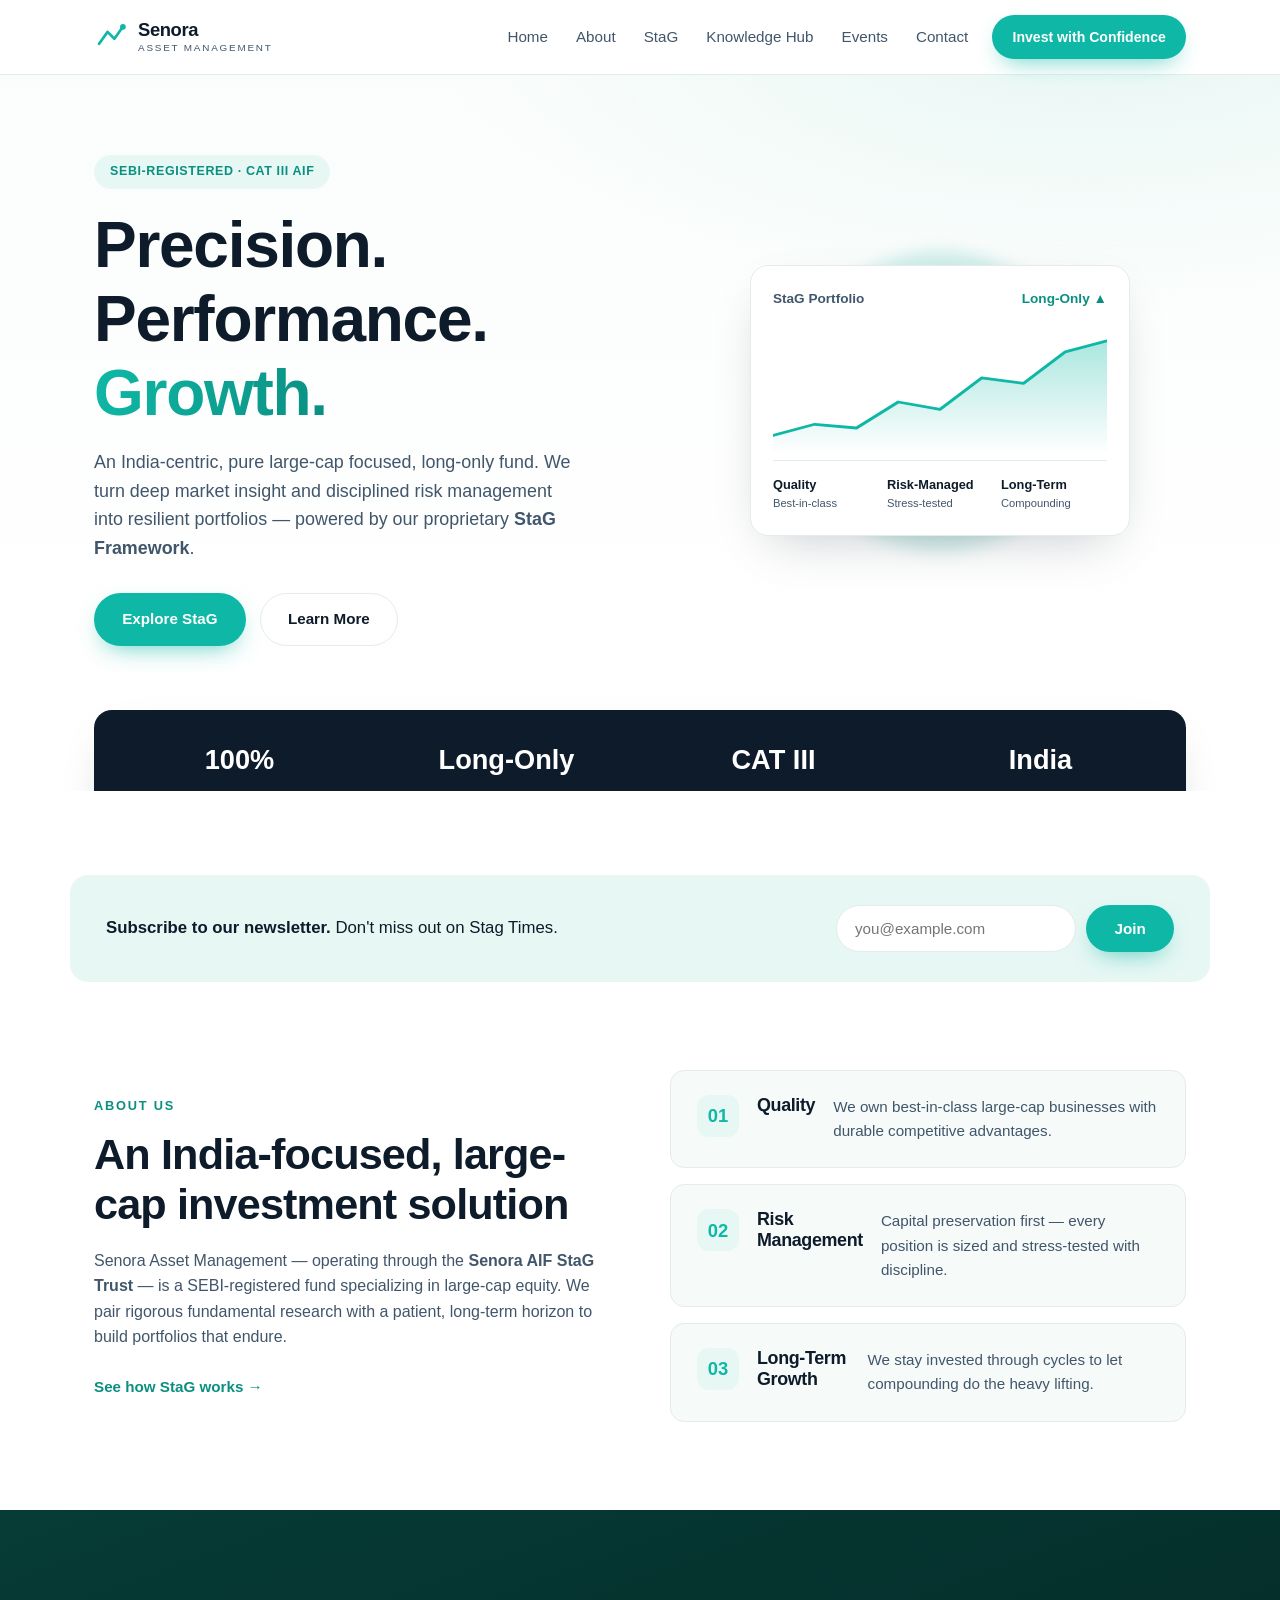
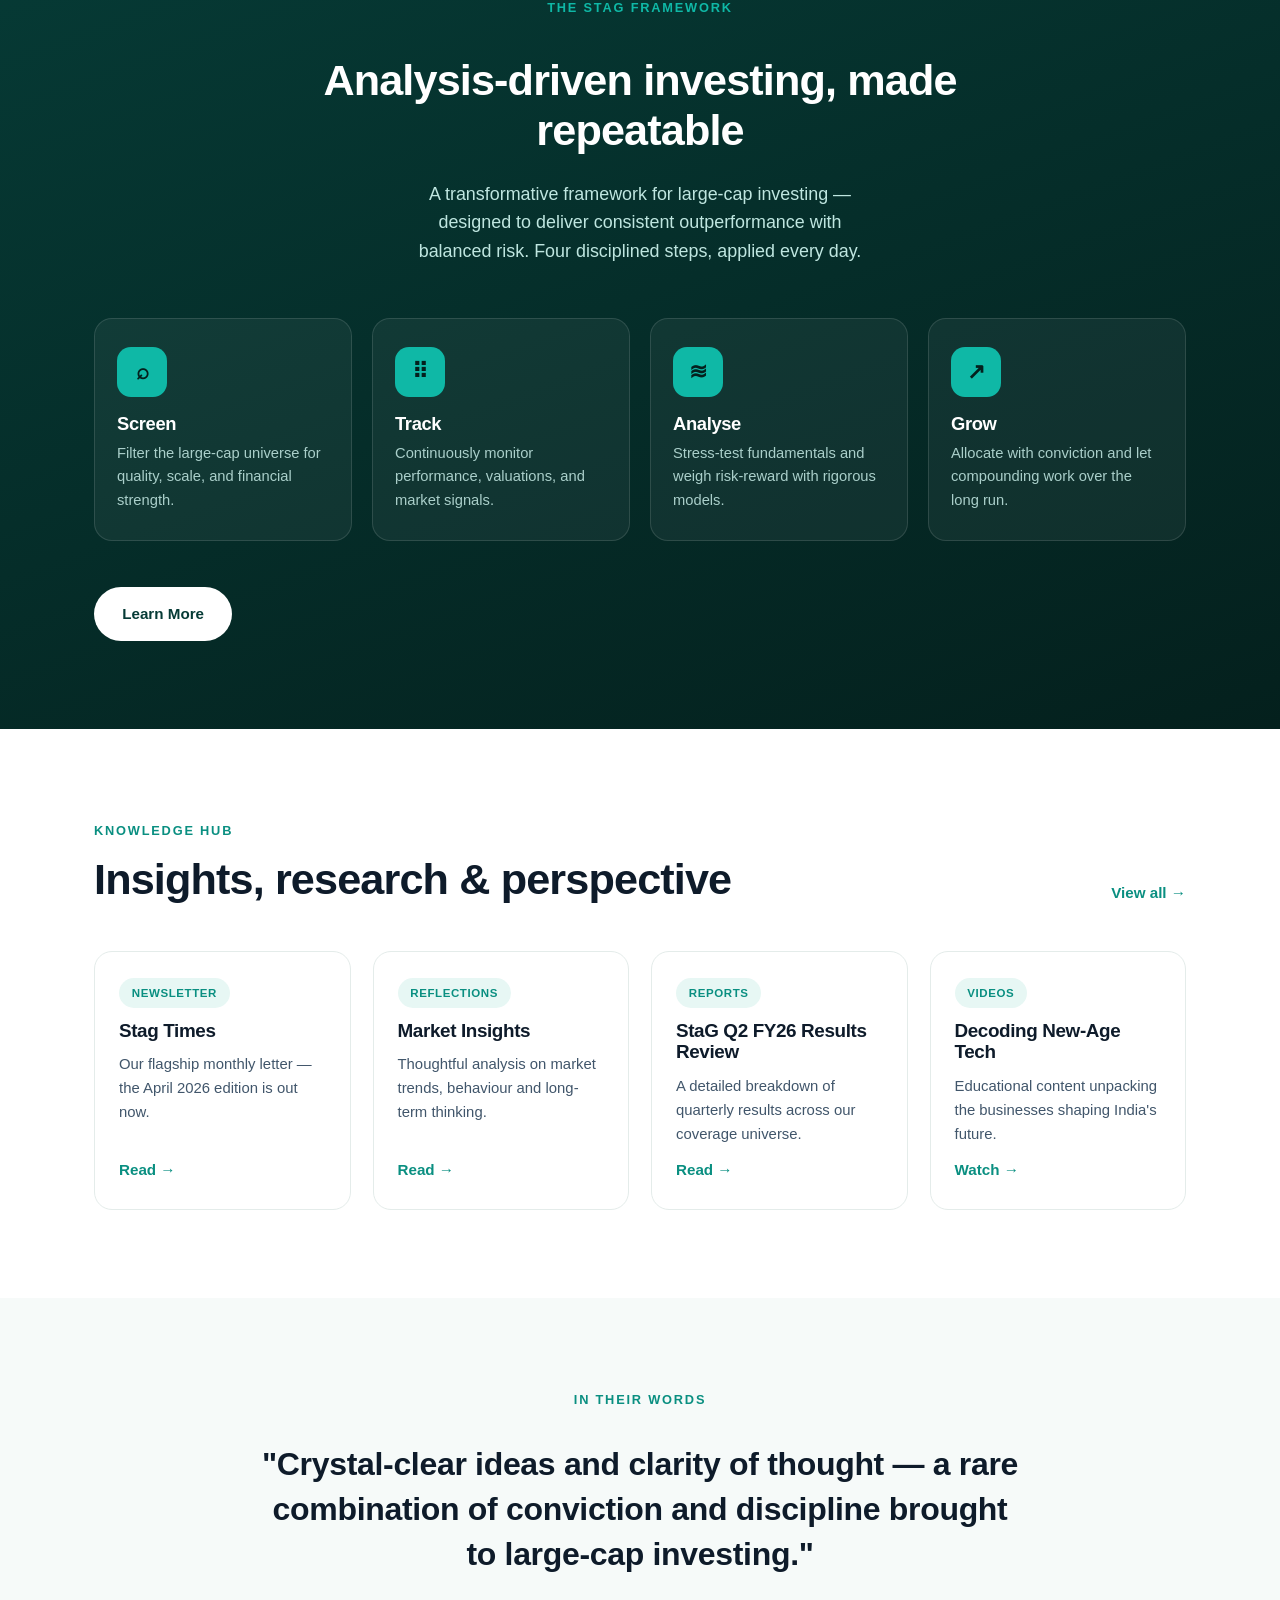
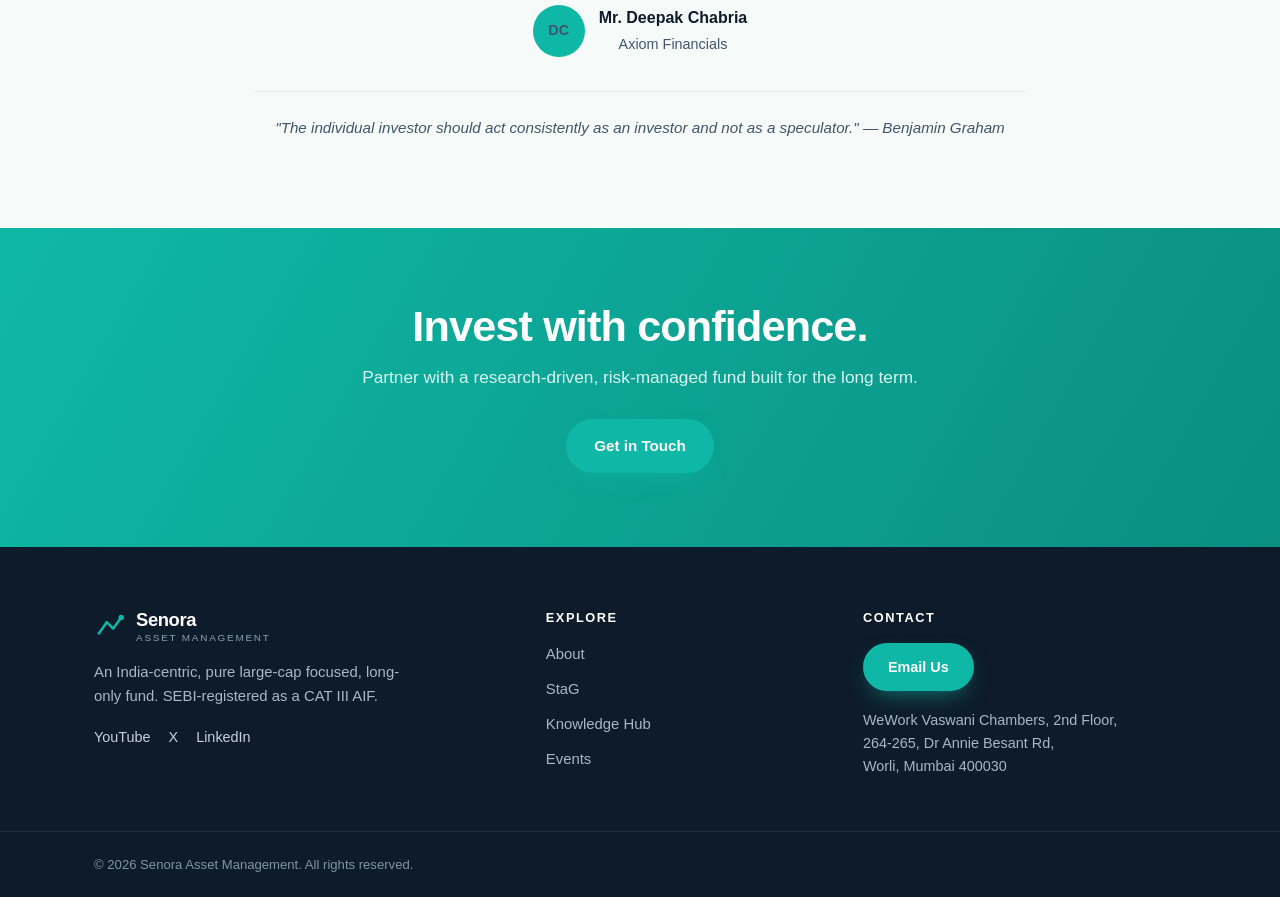
==== index.html @ 7b5aaf07 "Initial commit: Senora Asset Management site Co-Authored-By: Claude Opus 4.8 (1M context) <noreply@a" ====
<!DOCTYPE html>
<html lang="en">
<head>
  <meta charset="UTF-8" />
  <meta name="viewport" content="width=device-width, initial-scale=1.0" />
  <title>Senora Asset Management — Precision. Performance. Growth.</title>
  <meta name="description" content="Senora Asset Management is an India-centric, pure large-cap focused, long-only fund. SEBI-registered CAT III AIF, powered by the proprietary StaG Framework." />
  <link rel="stylesheet" href="styles.css" />
</head>
<body>

  <!-- ============ HEADER ============ -->
  <header class="header" id="top">
    <div class="container header-inner">
      <a href="#top" class="brand" aria-label="Senora Asset Management home">
        <svg class="brand-glyph" width="34" height="34" viewBox="0 0 40 40" fill="none" aria-hidden="true">
          <path d="M6 28 L16 14 L24 22 L34 8" stroke="currentColor" stroke-width="3.2" stroke-linecap="round" stroke-linejoin="round"/>
          <circle cx="34" cy="8" r="3.4" fill="currentColor"/>
        </svg>
        <span class="brand-name">Senora<small>Asset Management</small></span>
      </a>

      <nav class="nav" id="nav">
        <a href="#top">Home</a>
        <a href="#about">About</a>
        <a href="#stag">StaG</a>
        <a href="#knowledge">Knowledge Hub</a>
        <a href="#voices">Events</a>
        <a href="#contact">Contact</a>
      </nav>

      <a href="#contact" class="btn btn-solid header-cta">Invest with Confidence</a>
      <button class="burger" id="burger" aria-label="Menu"><span></span><span></span><span></span></button>
    </div>
  </header>

  <!-- ============ HERO ============ -->
  <section class="hero">
    <div class="container hero-grid">
      <div class="hero-copy">
        <span class="pill">SEBI-Registered · CAT III AIF</span>
        <h1>Precision. Performance. <span class="grad">Growth.</span></h1>
        <p class="lead">An India-centric, pure large-cap focused, long-only fund. We turn deep market
          insight and disciplined risk management into resilient portfolios — powered by our proprietary
          <strong>StaG Framework</strong>.</p>
        <div class="hero-actions">
          <a href="#stag" class="btn btn-solid">Explore StaG</a>
          <a href="#about" class="btn btn-line">Learn More</a>
        </div>
      </div>

      <div class="hero-panel" aria-hidden="true">
        <div class="orb"></div>
        <div class="chart-card">
          <div class="chart-head">
            <span>StaG Portfolio</span>
            <span class="up">Long-Only ▲</span>
          </div>
          <svg viewBox="0 0 320 140" class="spark" preserveAspectRatio="none">
            <defs>
              <linearGradient id="fill" x1="0" y1="0" x2="0" y2="1">
                <stop offset="0%" stop-color="var(--teal)" stop-opacity="0.35"/>
                <stop offset="100%" stop-color="var(--teal)" stop-opacity="0"/>
              </linearGradient>
            </defs>
            <path d="M0,120 L40,108 L80,112 L120,84 L160,92 L200,58 L240,64 L280,30 L320,18 L320,140 L0,140 Z" fill="url(#fill)"/>
            <path d="M0,120 L40,108 L80,112 L120,84 L160,92 L200,58 L240,64 L280,30 L320,18" fill="none" stroke="var(--teal)" stroke-width="3" stroke-linecap="round" stroke-linejoin="round"/>
          </svg>
          <div class="chart-foot">
            <div><b>Quality</b><span>Best-in-class</span></div>
            <div><b>Risk-Managed</b><span>Stress-tested</span></div>
            <div><b>Long-Term</b><span>Compounding</span></div>
          </div>
        </div>
      </div>
    </div>

    <div class="container">
      <div class="stat-bar">
        <div class="stat"><b>100%</b><span>Large-Cap Focused</span></div>
        <div class="stat"><b>Long-Only</b><span>Investment Strategy</span></div>
        <div class="stat"><b>CAT III</b><span>SEBI-Registered AIF</span></div>
        <div class="stat"><b>India</b><span>Centric Mandate</span></div>
      </div>
    </div>
  </section>

  <!-- ============ NEWSLETTER STRIP ============ -->
  <section class="strip">
    <div class="container strip-inner">
      <p><strong>Subscribe to our newsletter.</strong> Don't miss out on Stag Times.</p>
      <form class="strip-form" onsubmit="return false;">
        <input type="email" placeholder="you@example.com" aria-label="Email" required />
        <button class="btn btn-solid" type="submit">Join</button>
      </form>
    </div>
  </section>

  <!-- ============ ABOUT ============ -->
  <section class="section" id="about">
    <div class="container split">
      <div class="split-text">
        <span class="kicker">About Us</span>
        <h2>An India-focused, large-cap investment solution</h2>
        <p>Senora Asset Management — operating through the <strong>Senora AIF StaG Trust</strong> — is a
          SEBI-registered fund specializing in large-cap equity. We pair rigorous fundamental research
          with a patient, long-term horizon to build portfolios that endure.</p>
        <a href="#stag" class="link-arrow">See how StaG works →</a>
      </div>
      <div class="pillars">
        <article class="pillar">
          <span class="pillar-no">01</span>
          <h3>Quality</h3>
          <p>We own best-in-class large-cap businesses with durable competitive advantages.</p>
        </article>
        <article class="pillar">
          <span class="pillar-no">02</span>
          <h3>Risk Management</h3>
          <p>Capital preservation first — every position is sized and stress-tested with discipline.</p>
        </article>
        <article class="pillar">
          <span class="pillar-no">03</span>
          <h3>Long-Term Growth</h3>
          <p>We stay invested through cycles to let compounding do the heavy lifting.</p>
        </article>
      </div>
    </div>
  </section>

  <!-- ============ STAG FRAMEWORK ============ -->
  <section class="section section-deep" id="stag">
    <div class="container">
      <div class="head center">
        <span class="kicker light">The StaG Framework</span>
        <h2>Analysis-driven investing, made repeatable</h2>
        <p class="lead muted">A transformative framework for large-cap investing — designed to deliver
          consistent outperformance with balanced risk. Four disciplined steps, applied every day.</p>
      </div>
      <div class="flow">
        <div class="flow-step"><span class="flow-ico">⌕</span><h4>Screen</h4><p>Filter the large-cap universe for quality, scale, and financial strength.</p></div>
        <div class="flow-step"><span class="flow-ico">⠿</span><h4>Track</h4><p>Continuously monitor performance, valuations, and market signals.</p></div>
        <div class="flow-step"><span class="flow-ico">≋</span><h4>Analyse</h4><p>Stress-test fundamentals and weigh risk-reward with rigorous models.</p></div>
        <div class="flow-step"><span class="flow-ico">↗</span><h4>Grow</h4><p>Allocate with conviction and let compounding work over the long run.</p></div>
      </div>
      <div class="center"><a href="#contact" class="btn btn-light">Learn More</a></div>
    </div>
  </section>

  <!-- ============ KNOWLEDGE HUB ============ -->
  <section class="section" id="knowledge">
    <div class="container">
      <div class="head">
        <div>
          <span class="kicker">Knowledge Hub</span>
          <h2>Insights, research &amp; perspective</h2>
        </div>
        <a href="#" class="link-arrow">View all →</a>
      </div>
      <div class="cards">
        <article class="card">
          <span class="tag">Newsletter</span>
          <h3>Stag Times</h3>
          <p>Our flagship monthly letter — the April 2026 edition is out now.</p>
          <a href="#" class="link-arrow">Read →</a>
        </article>
        <article class="card">
          <span class="tag">Reflections</span>
          <h3>Market Insights</h3>
          <p>Thoughtful analysis on market trends, behaviour and long-term thinking.</p>
          <a href="#" class="link-arrow">Read →</a>
        </article>
        <article class="card">
          <span class="tag">Reports</span>
          <h3>StaG Q2 FY26 Results Review</h3>
          <p>A detailed breakdown of quarterly results across our coverage universe.</p>
          <a href="#" class="link-arrow">Read →</a>
        </article>
        <article class="card">
          <span class="tag">Videos</span>
          <h3>Decoding New-Age Tech</h3>
          <p>Educational content unpacking the businesses shaping India's future.</p>
          <a href="#" class="link-arrow">Watch →</a>
        </article>
      </div>
    </div>
  </section>

  <!-- ============ TESTIMONIAL / EVENTS ============ -->
  <section class="section section-tint" id="voices">
    <div class="container voices">
      <span class="kicker">In Their Words</span>
      <blockquote class="big-quote">"Crystal-clear ideas and clarity of thought — a rare combination of
        conviction and discipline brought to large-cap investing."</blockquote>
      <div class="author">
        <span class="avatar">DC</span>
        <div><strong>Mr. Deepak Chabria</strong><span>Axiom Financials</span></div>
      </div>
      <p class="ghosted">"The individual investor should act consistently as an investor and not as a speculator." — Benjamin Graham</p>
    </div>
  </section>

  <!-- ============ CTA ============ -->
  <section class="cta">
    <div class="container cta-inner">
      <h2>Invest with confidence.</h2>
      <p>Partner with a research-driven, risk-managed fund built for the long term.</p>
      <a href="#contact" class="btn btn-solid">Get in Touch</a>
    </div>
  </section>

  <!-- ============ FOOTER ============ -->
  <footer class="footer" id="contact">
    <div class="container footer-grid">
      <div>
        <a href="#top" class="brand brand-light">
          <svg class="brand-glyph" width="32" height="32" viewBox="0 0 40 40" fill="none" aria-hidden="true">
            <path d="M6 28 L16 14 L24 22 L34 8" stroke="currentColor" stroke-width="3.2" stroke-linecap="round" stroke-linejoin="round"/>
            <circle cx="34" cy="8" r="3.4" fill="currentColor"/>
          </svg>
          <span class="brand-name">Senora<small>Asset Management</small></span>
        </a>
        <p class="footer-blurb">An India-centric, pure large-cap focused, long-only fund. SEBI-registered as a CAT III AIF.</p>
        <div class="socials">
          <a href="#">YouTube</a><a href="#">X</a><a href="#">LinkedIn</a>
        </div>
      </div>
      <div class="footer-col">
        <h5>Explore</h5>
        <a href="#about">About</a><a href="#stag">StaG</a>
        <a href="#knowledge">Knowledge Hub</a><a href="#voices">Events</a>
      </div>
      <div class="footer-col">
        <h5>Contact</h5>
        <a href="mailto:mriduljain@senoraamc.com" class="btn btn-solid email-btn">Email Us</a>
        <p class="addr">WeWork Vaswani Chambers, 2nd Floor,<br />264-265, Dr Annie Besant Rd,<br />Worli, Mumbai 400030</p>
      </div>
    </div>
    <div class="footer-bottom">
      <div class="container">
        <p>© 2026 Senora Asset Management. All rights reserved.</p>
      </div>
    </div>
  </footer>

  <script src="script.js"></script>
</body>
</html>
---- styles.css ----
/* ===================================================================
   Senora Asset Management — Clean Light & Teal
   =================================================================== */
:root{
  --ink:#0e1b2a;          /* near-black navy text */
  --ink-soft:#41566b;     /* muted body text */
  --teal:#0fb8a6;         /* primary accent */
  --teal-deep:#0a8f81;
  --teal-ink:#063b36;     /* deep teal for dark section */
  --mint:#e7f7f4;
  --paper:#ffffff;
  --paper-2:#f6faf9;      /* off-white */
  --line:#e4ecea;
  --shadow:0 18px 50px -22px rgba(14,27,42,.28);
  --radius:18px;
  --maxw:1140px;
}

*{box-sizing:border-box;margin:0;padding:0}
html{scroll-behavior:smooth}
body{
  font-family:"Segoe UI",-apple-system,BlinkMacSystemFont,Roboto,Helvetica,Arial,sans-serif;
  color:var(--ink);
  background:var(--paper);
  line-height:1.6;
  -webkit-font-smoothing:antialiased;
}
.container{width:100%;max-width:var(--maxw);margin:0 auto;padding:0 24px}
h1,h2,h3,h4,h5{line-height:1.15;letter-spacing:-.02em;font-weight:700}
h1{font-size:clamp(2.4rem,5.5vw,4rem)}
h2{font-size:clamp(1.8rem,3.6vw,2.7rem)}
a{color:inherit;text-decoration:none}
img{max-width:100%}

/* ---------- Buttons ---------- */
.btn{
  display:inline-flex;align-items:center;justify-content:center;
  font-weight:600;font-size:.95rem;border-radius:999px;
  padding:.85rem 1.7rem;cursor:pointer;border:1.5px solid transparent;
  transition:transform .15s ease, box-shadow .2s ease, background .2s ease, color .2s ease;
}
.btn:hover{transform:translateY(-2px)}
.btn-solid{background:var(--teal);color:#fff;box-shadow:0 10px 24px -10px rgba(15,184,166,.7)}
.btn-solid:hover{background:var(--teal-deep)}
.btn-line{border-color:var(--line);color:var(--ink);background:transparent}
.btn-line:hover{border-color:var(--teal);color:var(--teal-deep)}
.btn-light{background:#fff;color:var(--teal-ink)}
.btn-light:hover{background:var(--mint)}

.link-arrow{color:var(--teal-deep);font-weight:600;font-size:.95rem}
.link-arrow:hover{color:var(--teal)}

/* ---------- Header ---------- */
.header{position:sticky;top:0;z-index:50;background:rgba(255,255,255,.82);
  backdrop-filter:blur(12px);border-bottom:1px solid var(--line)}
.header-inner{display:flex;align-items:center;gap:24px;height:74px}
.brand{display:flex;align-items:center;gap:10px;color:var(--teal-deep);font-weight:800}
.brand-glyph{color:var(--teal);flex:none}
.brand-name{display:flex;flex-direction:column;font-size:1.15rem;color:var(--ink);letter-spacing:-.02em;line-height:1}
.brand-name small{font-weight:500;font-size:.62rem;letter-spacing:.18em;text-transform:uppercase;color:var(--ink-soft);margin-top:3px}
.nav{display:flex;gap:28px;margin-left:auto;font-size:.95rem;font-weight:500}
.nav a{color:var(--ink-soft);position:relative;padding:4px 0}
.nav a:hover{color:var(--ink)}
.nav a::after{content:"";position:absolute;left:0;bottom:-2px;height:2px;width:0;background:var(--teal);transition:width .2s}
.nav a:hover::after{width:100%}
.header-cta{padding:.6rem 1.2rem;font-size:.88rem}
.burger{display:none;flex-direction:column;gap:5px;background:none;border:0;cursor:pointer;padding:6px}
.burger span{width:24px;height:2px;background:var(--ink);border-radius:2px;transition:.25s}

/* ---------- Hero ---------- */
.hero{position:relative;overflow:hidden;
  background:radial-gradient(1100px 520px at 85% -10%, var(--mint), transparent 60%),
             linear-gradient(180deg,#fbfdfc,#fff)}
.hero-grid{display:grid;grid-template-columns:1.05fr .95fr;gap:56px;align-items:center;
  padding:80px 24px 56px}
.pill{display:inline-block;background:var(--mint);color:var(--teal-deep);font-weight:600;
  font-size:.78rem;letter-spacing:.05em;padding:.45rem 1rem;border-radius:999px;text-transform:uppercase}
.hero-copy h1{margin:20px 0 18px}
.grad{background:linear-gradient(100deg,var(--teal),var(--teal-deep));-webkit-background-clip:text;background-clip:text;color:transparent}
.lead{color:var(--ink-soft);font-size:1.12rem;max-width:48ch}
.hero-actions{display:flex;gap:14px;margin-top:30px;flex-wrap:wrap}

/* Hero visual panel */
.hero-panel{position:relative;display:flex;justify-content:center;align-items:center;min-height:340px}
.orb{position:absolute;width:300px;height:300px;border-radius:50%;
  background:radial-gradient(circle at 35% 30%,var(--teal),var(--teal-deep));
  filter:blur(8px);opacity:.18}
.chart-card{position:relative;width:100%;max-width:380px;background:#fff;border:1px solid var(--line);
  border-radius:var(--radius);box-shadow:var(--shadow);padding:22px}
.chart-head{display:flex;justify-content:space-between;font-size:.85rem;font-weight:600;color:var(--ink-soft)}
.chart-head .up{color:var(--teal-deep)}
.spark{width:100%;height:130px;display:block;margin:14px 0 6px}
.chart-foot{display:grid;grid-template-columns:repeat(3,1fr);gap:8px;border-top:1px solid var(--line);padding-top:14px}
.chart-foot div{display:flex;flex-direction:column}
.chart-foot b{font-size:.8rem}
.chart-foot span{font-size:.7rem;color:var(--ink-soft)}

/* Stat bar */
.stat-bar{display:grid;grid-template-columns:repeat(4,1fr);gap:16px;
  background:var(--ink);color:#fff;border-radius:var(--radius);padding:28px 20px;
  margin:8px 0 -44px;box-shadow:var(--shadow);position:relative;z-index:2}
.stat{text-align:center}
.stat b{display:block;font-size:1.7rem;color:#fff}
.stat span{font-size:.82rem;color:#aebccb;letter-spacing:.02em}

/* ---------- Newsletter strip ---------- */
.strip{background:var(--paper);padding:84px 0 0}
.strip-inner{background:var(--mint);border-radius:var(--radius);padding:30px 36px;
  display:flex;align-items:center;justify-content:space-between;gap:24px;flex-wrap:wrap}
.strip-inner p{font-size:1.05rem}
.strip-form{display:flex;gap:10px}
.strip-form input{padding:.8rem 1.1rem;border:1px solid var(--line);border-radius:999px;
  min-width:240px;font-size:.95rem;background:#fff}
.strip-form input:focus{outline:none;border-color:var(--teal)}

/* ---------- Sections ---------- */
.section{padding:88px 0}
.kicker{display:inline-block;color:var(--teal-deep);font-weight:700;font-size:.8rem;
  letter-spacing:.14em;text-transform:uppercase;margin-bottom:14px}
.kicker.light{color:var(--teal)}
.head{display:flex;justify-content:space-between;align-items:flex-end;gap:24px;margin-bottom:46px}
.head.center{flex-direction:column;text-align:center;align-items:center;max-width:720px;margin:0 auto 52px}
.muted{color:var(--ink-soft)}

/* About split */
.split{display:grid;grid-template-columns:1fr 1fr;gap:60px;align-items:center}
.split-text p{color:var(--ink-soft);margin:18px 0 24px}
.pillars{display:flex;flex-direction:column;gap:16px}
.pillar{background:var(--paper-2);border:1px solid var(--line);border-radius:14px;padding:24px 26px;
  display:flex;gap:18px;align-items:flex-start;transition:transform .18s,box-shadow .2s}
.pillar:hover{transform:translateX(6px);box-shadow:var(--shadow)}
.pillar-no{font-weight:800;color:var(--teal);font-size:1.15rem;flex:none;
  background:var(--mint);width:42px;height:42px;border-radius:12px;display:grid;place-items:center}
.pillar h3{font-size:1.12rem;margin-bottom:4px}
.pillar p{color:var(--ink-soft);font-size:.95rem}

/* StaG deep section */
.section-deep{background:linear-gradient(160deg,var(--teal-ink),#04201d);color:#fff}
.section-deep h2,.section-deep h4{color:#fff}
.section-deep .lead{color:#bfe6e0}
.flow{display:grid;grid-template-columns:repeat(4,1fr);gap:20px;margin-bottom:46px}
.flow-step{background:rgba(255,255,255,.05);border:1px solid rgba(255,255,255,.12);
  border-radius:var(--radius);padding:28px 22px;transition:transform .18s,background .2s}
.flow-step:hover{transform:translateY(-6px);background:rgba(255,255,255,.09)}
.flow-ico{display:grid;place-items:center;width:50px;height:50px;border-radius:14px;
  background:var(--teal);color:#04201d;font-size:1.4rem;font-weight:700;margin-bottom:16px}
.flow-step h4{font-size:1.15rem;margin-bottom:8px}
.flow-step p{color:#aacfca;font-size:.92rem}

/* Knowledge cards */
.cards{display:grid;grid-template-columns:repeat(4,1fr);gap:22px}
.card{background:#fff;border:1px solid var(--line);border-radius:var(--radius);padding:26px 24px;
  display:flex;flex-direction:column;gap:12px;transition:transform .18s,box-shadow .2s}
.card:hover{transform:translateY(-6px);box-shadow:var(--shadow)}
.tag{align-self:flex-start;background:var(--mint);color:var(--teal-deep);font-weight:600;
  font-size:.72rem;letter-spacing:.05em;text-transform:uppercase;padding:.35rem .8rem;border-radius:999px}
.card h3{font-size:1.18rem}
.card p{color:var(--ink-soft);font-size:.93rem;flex:1}

/* Testimonial / voices */
.section-tint{background:var(--paper-2)}
.voices{max-width:820px;text-align:center}
.big-quote{font-size:clamp(1.4rem,3vw,2rem);font-weight:600;line-height:1.4;color:var(--ink);
  margin:18px 0 28px;letter-spacing:-.01em}
.author{display:flex;align-items:center;justify-content:center;gap:14px}
.avatar{width:52px;height:52px;border-radius:50%;background:var(--teal);color:#fff;
  display:grid;place-items:center;font-weight:700}
.author strong{display:block}
.author span{color:var(--ink-soft);font-size:.9rem}
.ghosted{margin-top:34px;color:var(--ink-soft);font-style:italic;font-size:.95rem;
  border-top:1px solid var(--line);padding-top:24px}

/* CTA */
.cta{background:linear-gradient(120deg,var(--teal),var(--teal-deep));color:#fff;padding:74px 0}
.cta-inner{text-align:center;max-width:640px;margin:0 auto}
.cta h2{color:#fff;margin-bottom:12px}
.cta p{color:#d6f5f0;margin-bottom:28px;font-size:1.08rem}

/* ---------- Footer ---------- */
.footer{background:var(--ink);color:#c5d2dd;padding:64px 0 0}
.footer-grid{display:grid;grid-template-columns:1.5fr 1fr 1.2fr;gap:48px;padding-bottom:48px}
.brand-light .brand-name,.brand-light{color:#fff}
.brand-light .brand-name small{color:#90a2b3}
.footer-blurb{margin:18px 0;max-width:38ch;font-size:.93rem;color:#a9b8c5}
.socials{display:flex;gap:18px}
.socials a{color:#c5d2dd;font-size:.9rem;font-weight:500}
.socials a:hover{color:var(--teal)}
.footer-col h5{color:#fff;font-size:.8rem;letter-spacing:.12em;text-transform:uppercase;margin-bottom:18px}
.footer-col a{display:block;color:#a9b8c5;margin-bottom:11px;font-size:.93rem}
.footer-col a:hover{color:#fff}
.footer-col a.email-btn{display:inline-flex;color:#fff;padding:.7rem 1.5rem;font-size:.9rem;margin-bottom:0}
.footer-col a.email-btn:hover{color:#fff}
.addr{color:#a9b8c5;font-size:.9rem;margin-top:18px}
.footer-bottom{border-top:1px solid rgba(255,255,255,.08);padding:22px 0}
.footer-bottom .container{display:flex;justify-content:space-between;gap:16px;flex-wrap:wrap}
.footer-bottom p{font-size:.82rem;color:#8294a3}
.disclaimer{color:#6d7e8d}

/* ---------- Responsive ---------- */
@media(max-width:900px){
  .nav,.header-cta{display:none}
  .nav.open{display:flex;position:absolute;top:74px;left:0;right:0;flex-direction:column;
    background:#fff;padding:18px 24px;gap:14px;border-bottom:1px solid var(--line);margin:0}
  .burger{display:flex;margin-left:auto}
  .hero-grid{grid-template-columns:1fr;gap:36px;padding-top:56px}
  .hero-panel{min-height:280px}
  .stat-bar{grid-template-columns:repeat(2,1fr);gap:24px}
  .split{grid-template-columns:1fr;gap:36px}
  .flow,.cards{grid-template-columns:repeat(2,1fr)}
  .footer-grid{grid-template-columns:1fr;gap:34px}
}
@media(max-width:540px){
  .stat-bar{grid-template-columns:1fr}
  .flow,.cards{grid-template-columns:1fr}
  .strip-form{flex-direction:column;width:100%}
  .strip-form input{min-width:0;width:100%}
}
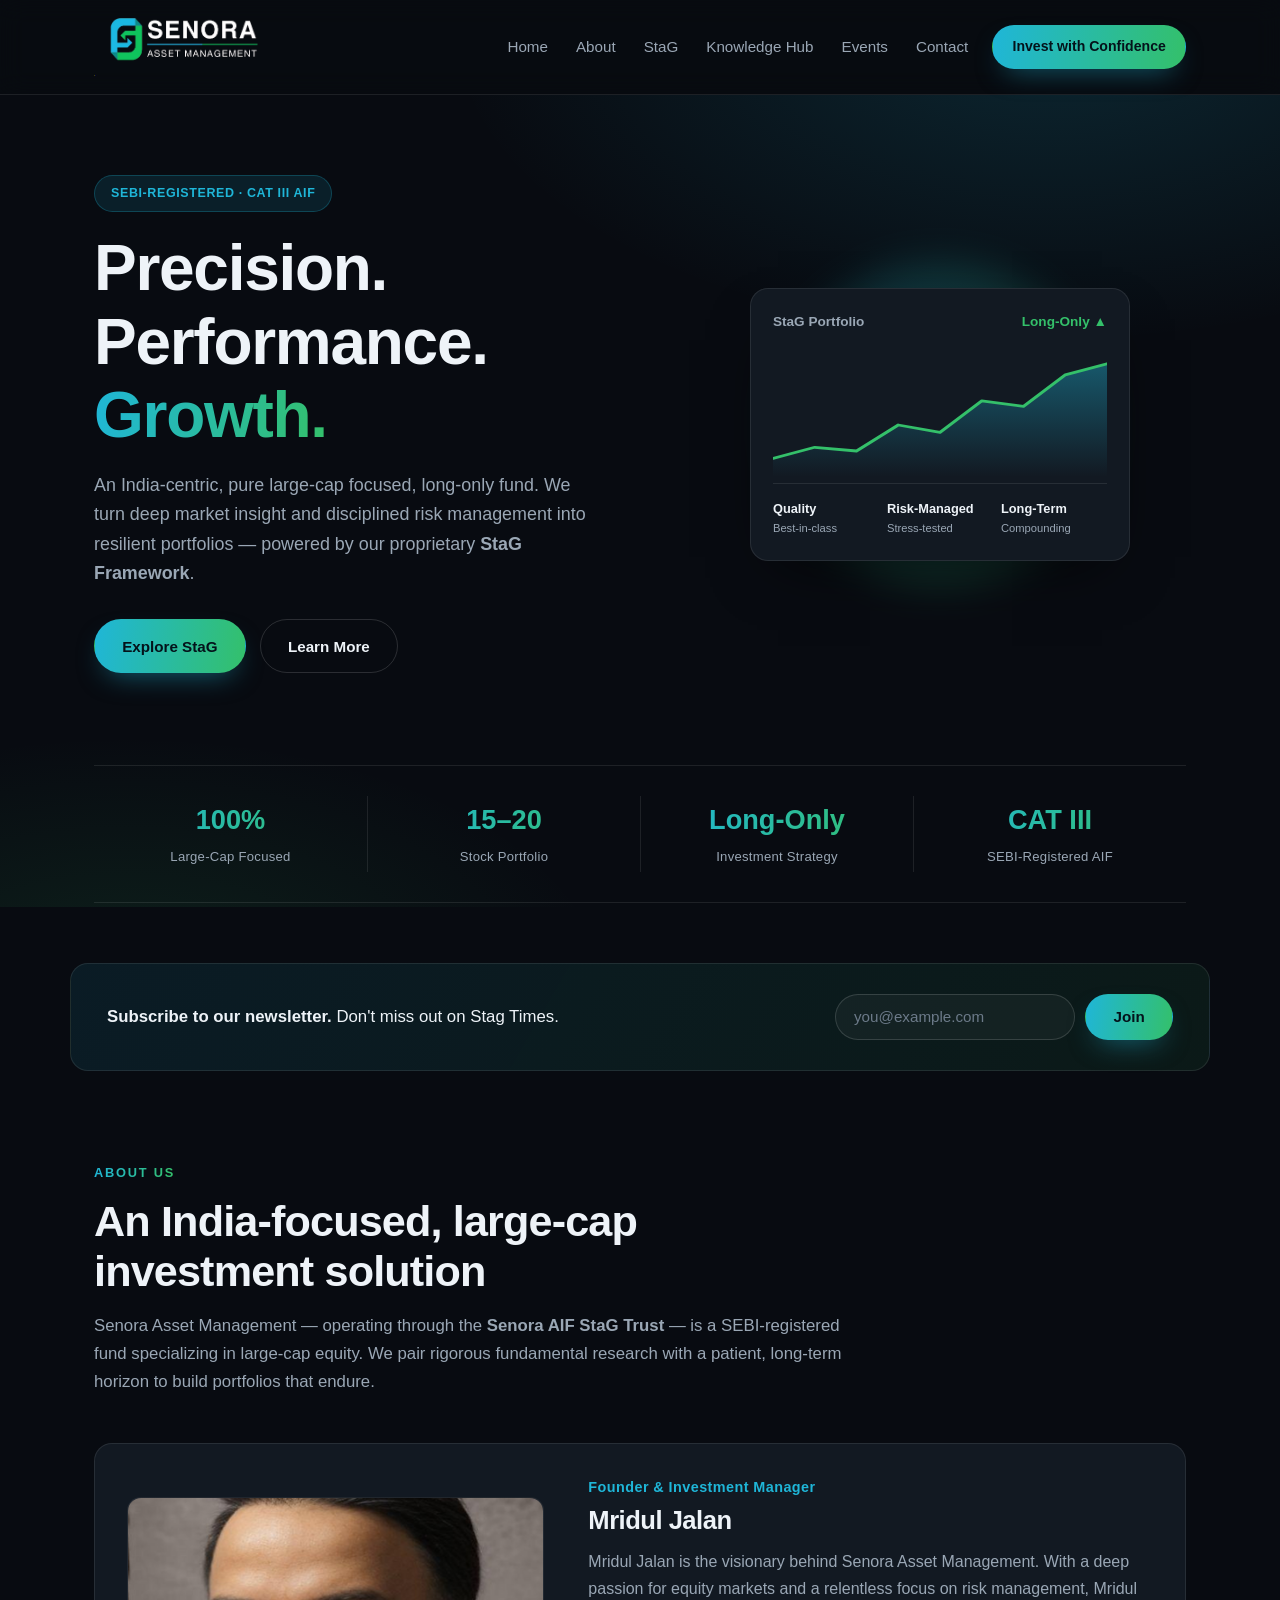
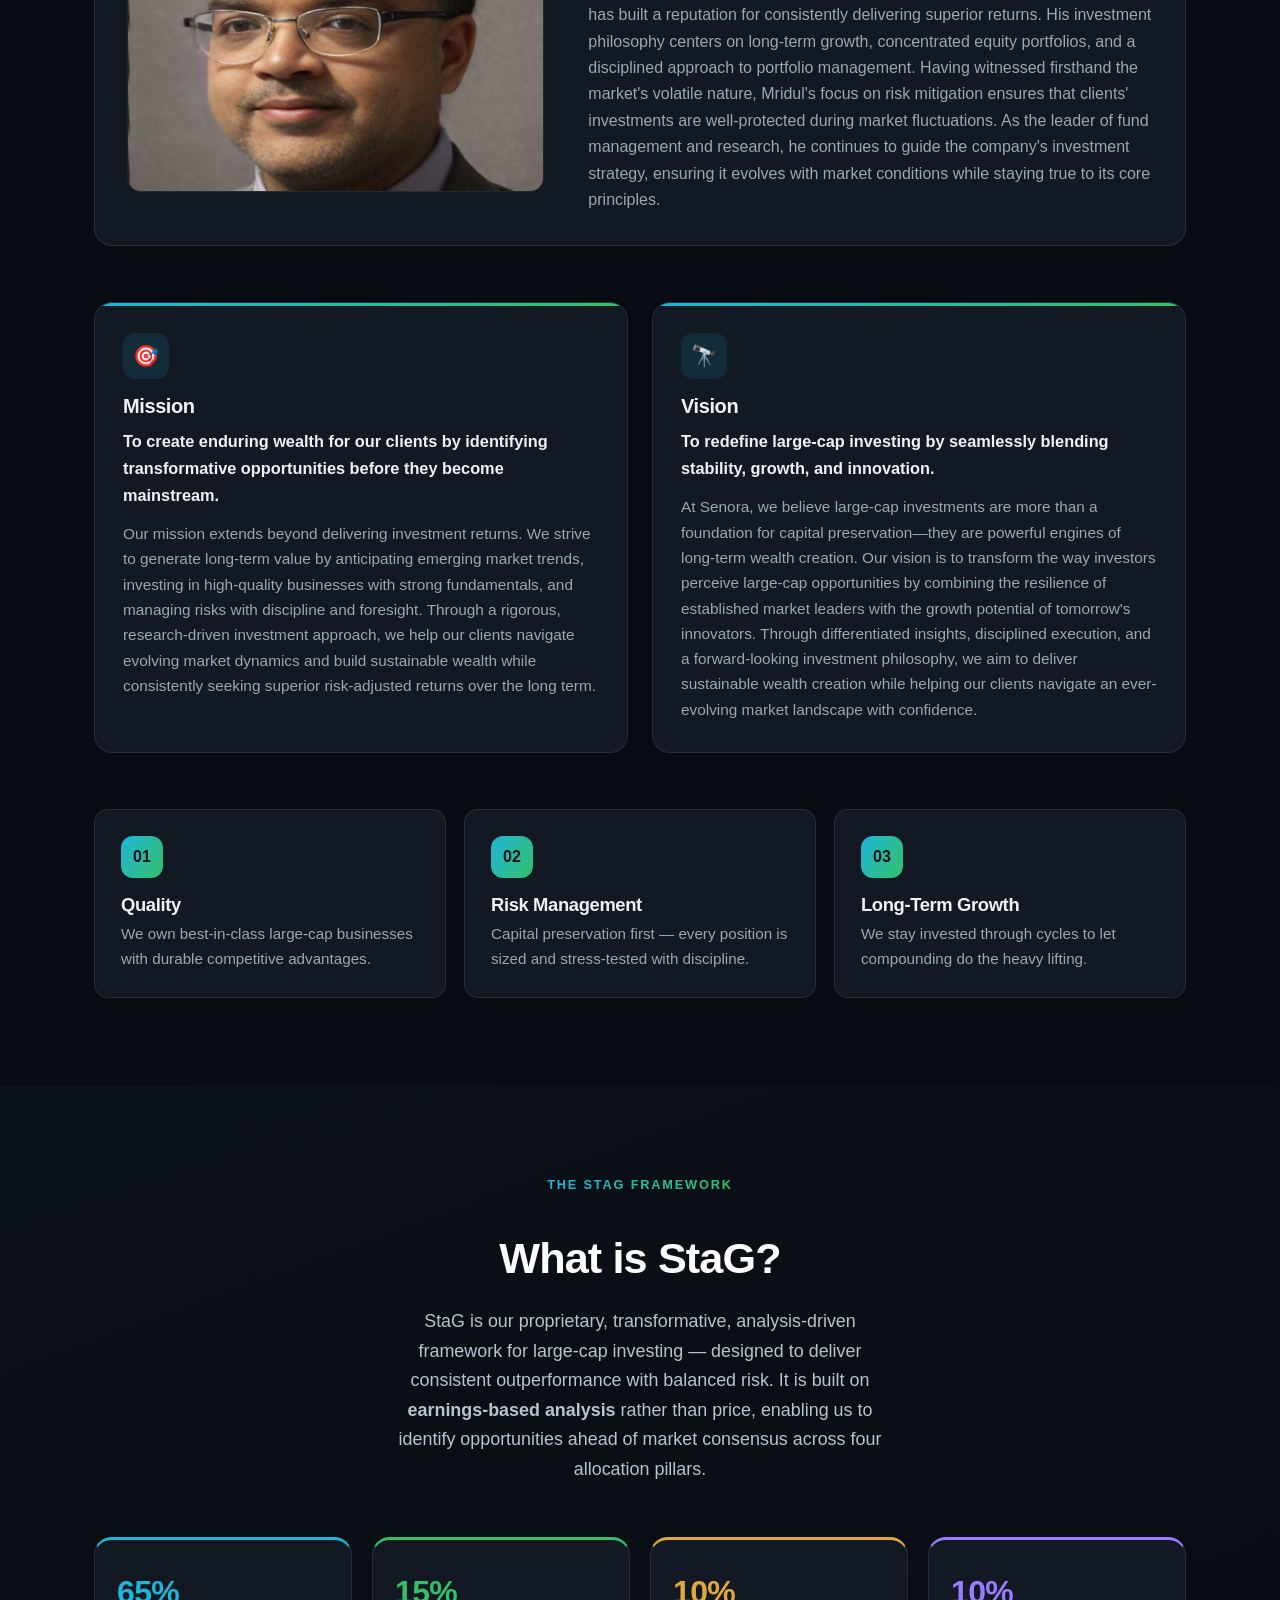
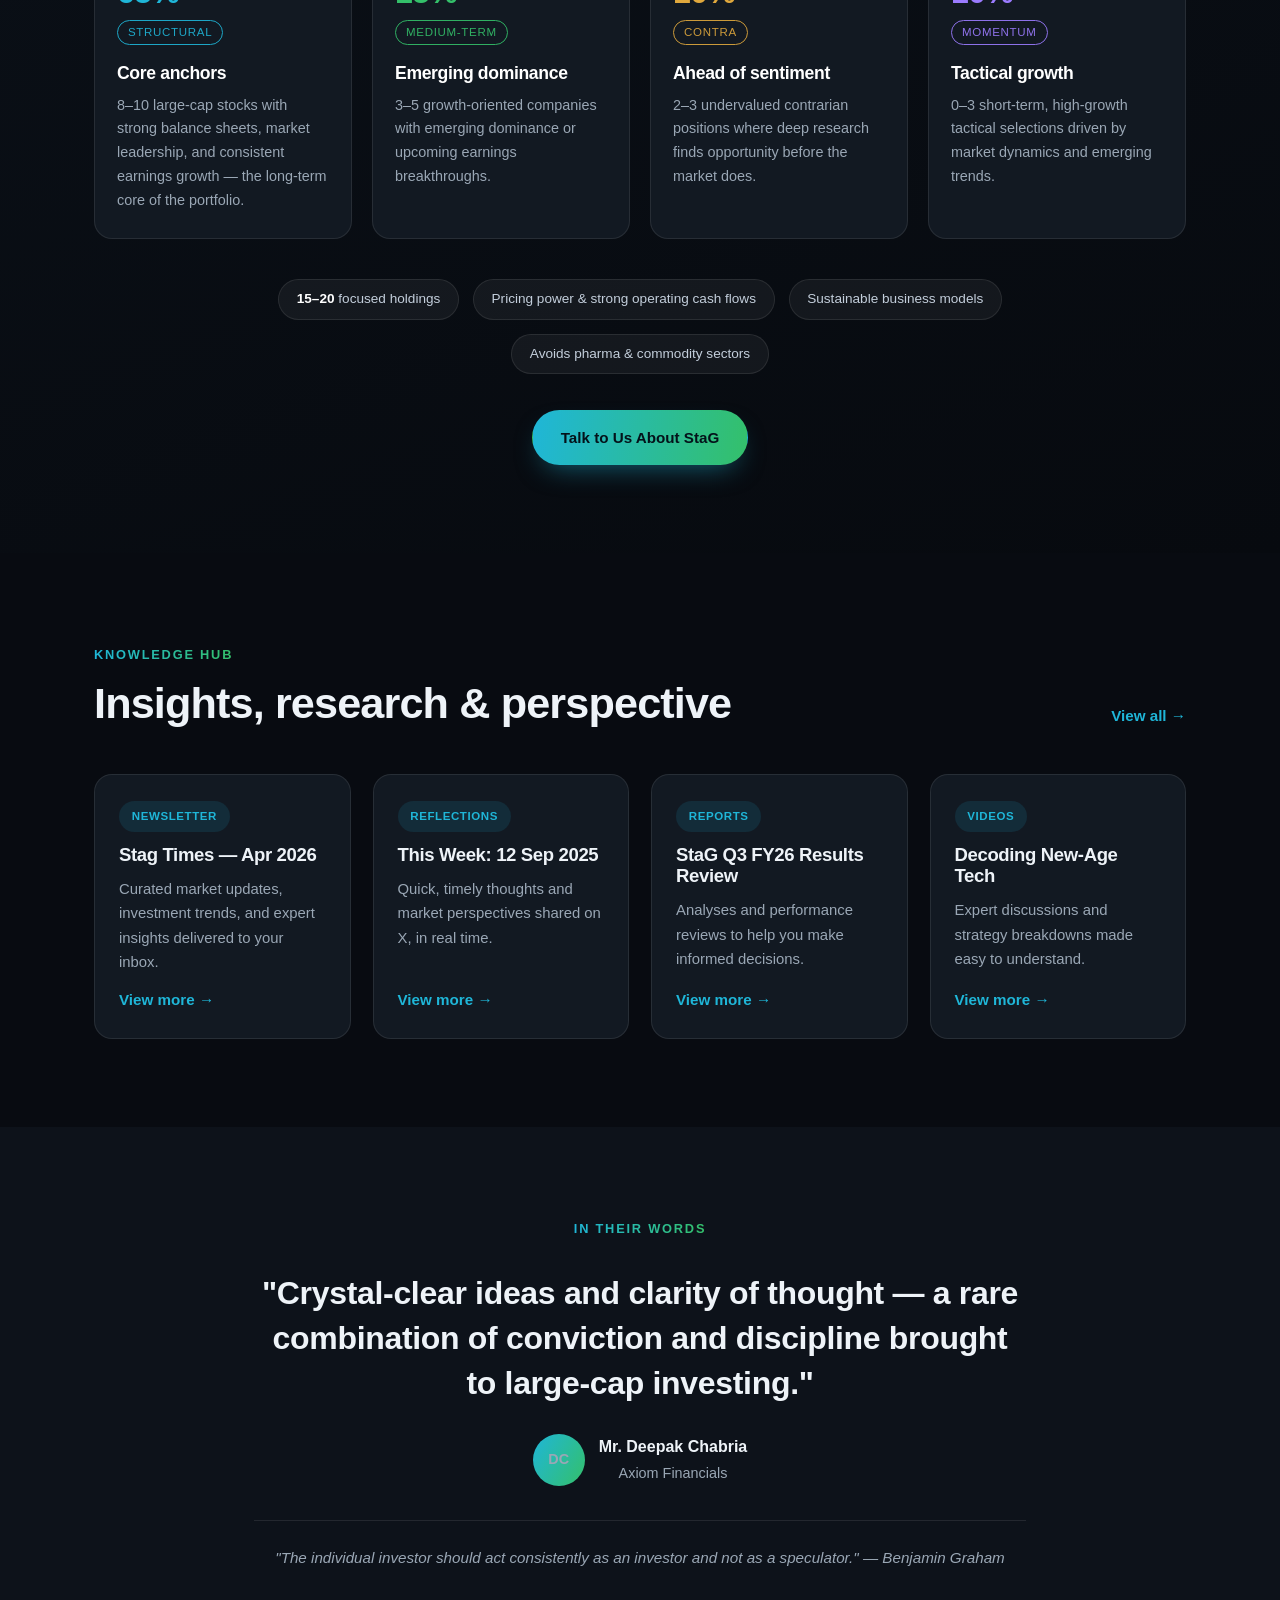
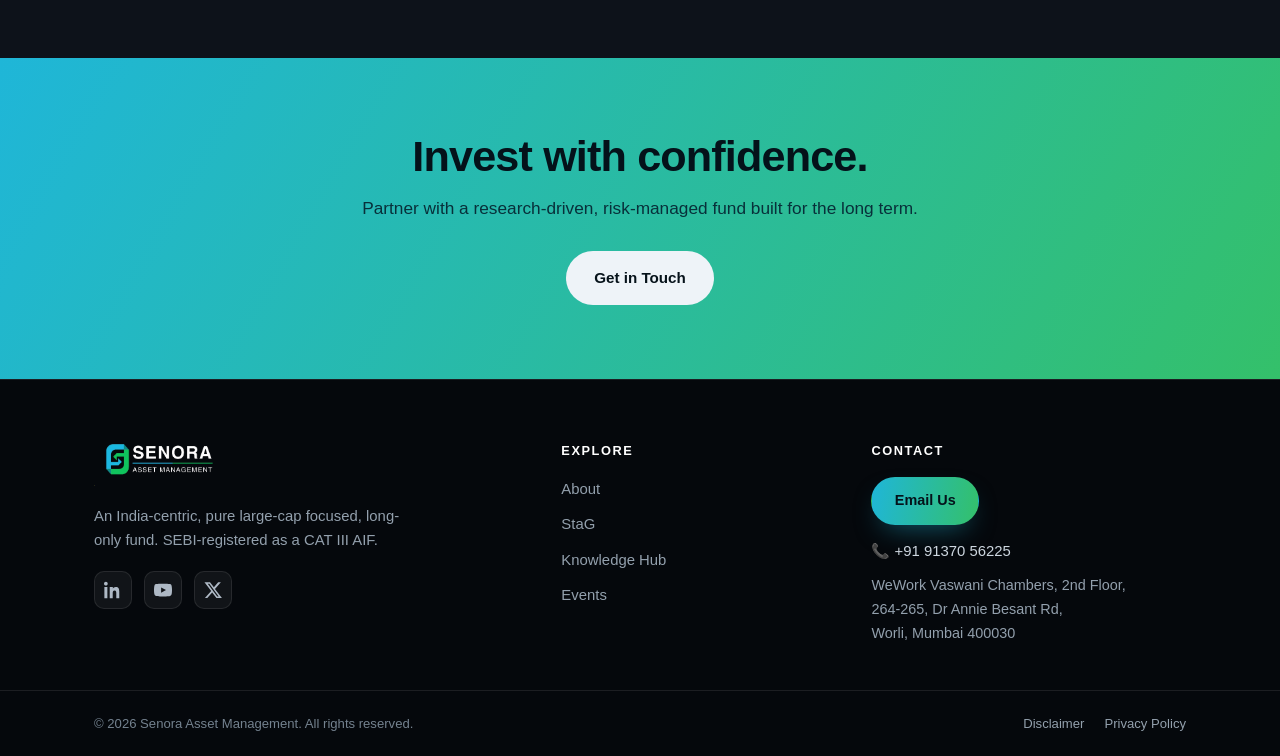
==== commit 9fc3d234: "Dark theme, real logo, founder/mission/vision, StaG framework, legal pages, self-hosted PDFs Co-Auth" ====
--- a/index.html
+++ b/index.html
@@ -13,22 +13,16 @@
   <header class="header" id="top">
     <div class="container header-inner">
       <a href="#top" class="brand" aria-label="Senora Asset Management home">
-        <svg class="brand-glyph" width="34" height="34" viewBox="0 0 40 40" fill="none" aria-hidden="true">
-          <path d="M6 28 L16 14 L24 22 L34 8" stroke="currentColor" stroke-width="3.2" stroke-linecap="round" stroke-linejoin="round"/>
-          <circle cx="34" cy="8" r="3.4" fill="currentColor"/>
-        </svg>
-        <span class="brand-name">Senora<small>Asset Management</small></span>
+        <img src="logo.png" alt="Senora Asset Management" />
       </a>
-
       <nav class="nav" id="nav">
         <a href="#top">Home</a>
         <a href="#about">About</a>
         <a href="#stag">StaG</a>
-        <a href="#knowledge">Knowledge Hub</a>
+        <a href="knowledge.html">Knowledge Hub</a>
         <a href="#voices">Events</a>
         <a href="#contact">Contact</a>
       </nav>
-
       <a href="#contact" class="btn btn-solid header-cta">Invest with Confidence</a>
       <button class="burger" id="burger" aria-label="Menu"><span></span><span></span><span></span></button>
     </div>
@@ -48,23 +42,17 @@
           <a href="#about" class="btn btn-line">Learn More</a>
         </div>
       </div>
-
       <div class="hero-panel" aria-hidden="true">
         <div class="orb"></div>
         <div class="chart-card">
-          <div class="chart-head">
-            <span>StaG Portfolio</span>
-            <span class="up">Long-Only ▲</span>
-          </div>
+          <div class="chart-head"><span>StaG Portfolio</span><span class="up">Long-Only ▲</span></div>
           <svg viewBox="0 0 320 140" class="spark" preserveAspectRatio="none">
-            <defs>
-              <linearGradient id="fill" x1="0" y1="0" x2="0" y2="1">
-                <stop offset="0%" stop-color="var(--teal)" stop-opacity="0.35"/>
-                <stop offset="100%" stop-color="var(--teal)" stop-opacity="0"/>
-              </linearGradient>
-            </defs>
+            <defs><linearGradient id="fill" x1="0" y1="0" x2="0" y2="1">
+              <stop offset="0%" stop-color="var(--cyan)" stop-opacity="0.4"/>
+              <stop offset="100%" stop-color="var(--cyan)" stop-opacity="0"/>
+            </linearGradient></defs>
             <path d="M0,120 L40,108 L80,112 L120,84 L160,92 L200,58 L240,64 L280,30 L320,18 L320,140 L0,140 Z" fill="url(#fill)"/>
-            <path d="M0,120 L40,108 L80,112 L120,84 L160,92 L200,58 L240,64 L280,30 L320,18" fill="none" stroke="var(--teal)" stroke-width="3" stroke-linecap="round" stroke-linejoin="round"/>
+            <path d="M0,120 L40,108 L80,112 L120,84 L160,92 L200,58 L240,64 L280,30 L320,18" fill="none" stroke="var(--green)" stroke-width="3" stroke-linecap="round" stroke-linejoin="round"/>
           </svg>
           <div class="chart-foot">
             <div><b>Quality</b><span>Best-in-class</span></div>
@@ -74,13 +62,12 @@
         </div>
       </div>
     </div>
-
     <div class="container">
       <div class="stat-bar">
         <div class="stat"><b>100%</b><span>Large-Cap Focused</span></div>
+        <div class="stat"><b>15–20</b><span>Stock Portfolio</span></div>
         <div class="stat"><b>Long-Only</b><span>Investment Strategy</span></div>
         <div class="stat"><b>CAT III</b><span>SEBI-Registered AIF</span></div>
-        <div class="stat"><b>India</b><span>Centric Mandate</span></div>
       </div>
     </div>
   </section>
@@ -98,31 +85,66 @@
 
   <!-- ============ ABOUT ============ -->
   <section class="section" id="about">
-    <div class="container split">
-      <div class="split-text">
+    <div class="container">
+      <div class="about-intro">
         <span class="kicker">About Us</span>
         <h2>An India-focused, large-cap investment solution</h2>
         <p>Senora Asset Management — operating through the <strong>Senora AIF StaG Trust</strong> — is a
           SEBI-registered fund specializing in large-cap equity. We pair rigorous fundamental research
           with a patient, long-term horizon to build portfolios that endure.</p>
-        <a href="#stag" class="link-arrow">See how StaG works →</a>
-      </div>
+      </div>
+
+      <!-- Founder -->
+      <div class="founder">
+        <div class="founder-photo"><img src="mridul.png" alt="Mridul Jalan, Founder &amp; Investment Manager" /></div>
+        <div class="founder-body">
+          <p class="role">Founder &amp; Investment Manager</p>
+          <h3>Mridul Jalan</h3>
+          <p>Mridul Jalan is the visionary behind Senora Asset Management. With a deep passion for equity
+            markets and a relentless focus on risk management, Mridul has built a reputation for consistently
+            delivering superior returns. His investment philosophy centers on long-term growth, concentrated
+            equity portfolios, and a disciplined approach to portfolio management. Having witnessed firsthand
+            the market's volatile nature, Mridul's focus on risk mitigation ensures that clients' investments
+            are well-protected during market fluctuations. As the leader of fund management and research, he
+            continues to guide the company's investment strategy, ensuring it evolves with market conditions
+            while staying true to its core principles.</p>
+        </div>
+      </div>
+
+      <!-- Mission & Vision -->
+      <div class="mv-grid">
+        <article class="mv-card">
+          <div class="mv-ico">🎯</div>
+          <h3>Mission</h3>
+          <p class="tagline">To create enduring wealth for our clients by identifying transformative opportunities before they become mainstream.</p>
+          <p>Our mission extends beyond delivering investment returns. We strive to generate long-term value
+            by anticipating emerging market trends, investing in high-quality businesses with strong
+            fundamentals, and managing risks with discipline and foresight. Through a rigorous,
+            research-driven investment approach, we help our clients navigate evolving market dynamics and
+            build sustainable wealth while consistently seeking superior risk-adjusted returns over the long term.</p>
+        </article>
+        <article class="mv-card">
+          <div class="mv-ico">🔭</div>
+          <h3>Vision</h3>
+          <p class="tagline">To redefine large-cap investing by seamlessly blending stability, growth, and innovation.</p>
+          <p>At Senora, we believe large-cap investments are more than a foundation for capital
+            preservation—they are powerful engines of long-term wealth creation. Our vision is to transform
+            the way investors perceive large-cap opportunities by combining the resilience of established
+            market leaders with the growth potential of tomorrow's innovators. Through differentiated
+            insights, disciplined execution, and a forward-looking investment philosophy, we aim to deliver
+            sustainable wealth creation while helping our clients navigate an ever-evolving market landscape
+            with confidence.</p>
+        </article>
+      </div>
+
+      <!-- Pillars -->
       <div class="pillars">
-        <article class="pillar">
-          <span class="pillar-no">01</span>
-          <h3>Quality</h3>
-          <p>We own best-in-class large-cap businesses with durable competitive advantages.</p>
-        </article>
-        <article class="pillar">
-          <span class="pillar-no">02</span>
-          <h3>Risk Management</h3>
-          <p>Capital preservation first — every position is sized and stress-tested with discipline.</p>
-        </article>
-        <article class="pillar">
-          <span class="pillar-no">03</span>
-          <h3>Long-Term Growth</h3>
-          <p>We stay invested through cycles to let compounding do the heavy lifting.</p>
-        </article>
+        <article class="pillar"><span class="pillar-no">01</span><h3>Quality</h3>
+          <p>We own best-in-class large-cap businesses with durable competitive advantages.</p></article>
+        <article class="pillar"><span class="pillar-no">02</span><h3>Risk Management</h3>
+          <p>Capital preservation first — every position is sized and stress-tested with discipline.</p></article>
+        <article class="pillar"><span class="pillar-no">03</span><h3>Long-Term Growth</h3>
+          <p>We stay invested through cycles to let compounding do the heavy lifting.</p></article>
       </div>
     </div>
   </section>
@@ -131,18 +153,51 @@
   <section class="section section-deep" id="stag">
     <div class="container">
       <div class="head center">
-        <span class="kicker light">The StaG Framework</span>
-        <h2>Analysis-driven investing, made repeatable</h2>
-        <p class="lead muted">A transformative framework for large-cap investing — designed to deliver
-          consistent outperformance with balanced risk. Four disciplined steps, applied every day.</p>
-      </div>
-      <div class="flow">
-        <div class="flow-step"><span class="flow-ico">⌕</span><h4>Screen</h4><p>Filter the large-cap universe for quality, scale, and financial strength.</p></div>
-        <div class="flow-step"><span class="flow-ico">⠿</span><h4>Track</h4><p>Continuously monitor performance, valuations, and market signals.</p></div>
-        <div class="flow-step"><span class="flow-ico">≋</span><h4>Analyse</h4><p>Stress-test fundamentals and weigh risk-reward with rigorous models.</p></div>
-        <div class="flow-step"><span class="flow-ico">↗</span><h4>Grow</h4><p>Allocate with conviction and let compounding work over the long run.</p></div>
-      </div>
-      <div class="center"><a href="#contact" class="btn btn-light">Learn More</a></div>
+        <span class="kicker">The StaG Framework</span>
+        <h2>What is StaG?</h2>
+        <p class="lead muted">StaG is our proprietary, transformative, analysis-driven framework for
+          large-cap investing — designed to deliver consistent outperformance with balanced risk. It is built
+          on <strong>earnings-based analysis</strong> rather than price, enabling us to identify opportunities
+          ahead of market consensus across four allocation pillars.</p>
+      </div>
+
+      <div class="stag-grid">
+        <article class="alloc-card" style="--c:var(--stag-structural)">
+          <div class="alloc-pct">65%</div>
+          <span class="alloc-tag">Structural</span>
+          <h4>Core anchors</h4>
+          <p>8–10 large-cap stocks with strong balance sheets, market leadership, and consistent earnings growth — the long-term core of the portfolio.</p>
+        </article>
+        <article class="alloc-card" style="--c:var(--stag-medium)">
+          <div class="alloc-pct">15%</div>
+          <span class="alloc-tag">Medium-Term</span>
+          <h4>Emerging dominance</h4>
+          <p>3–5 growth-oriented companies with emerging dominance or upcoming earnings breakthroughs.</p>
+        </article>
+        <article class="alloc-card" style="--c:var(--stag-contra)">
+          <div class="alloc-pct">10%</div>
+          <span class="alloc-tag">Contra</span>
+          <h4>Ahead of sentiment</h4>
+          <p>2–3 undervalued contrarian positions where deep research finds opportunity before the market does.</p>
+        </article>
+        <article class="alloc-card" style="--c:var(--stag-momentum)">
+          <div class="alloc-pct">10%</div>
+          <span class="alloc-tag">Momentum</span>
+          <h4>Tactical growth</h4>
+          <p>0–3 short-term, high-growth tactical selections driven by market dynamics and emerging trends.</p>
+        </article>
+      </div>
+
+      <div class="stag-note">
+        <span class="stag-chip"><b>15–20</b> focused holdings</span>
+        <span class="stag-chip">Pricing power &amp; strong operating cash flows</span>
+        <span class="stag-chip">Sustainable business models</span>
+        <span class="stag-chip">Avoids pharma &amp; commodity sectors</span>
+      </div>
+
+      <div style="display:flex;justify-content:center;width:100%">
+        <a href="#contact" class="btn btn-solid">Talk to Us About StaG</a>
+      </div>
     </div>
   </section>
 
@@ -150,42 +205,39 @@
   <section class="section" id="knowledge">
     <div class="container">
       <div class="head">
-        <div>
-          <span class="kicker">Knowledge Hub</span>
-          <h2>Insights, research &amp; perspective</h2>
-        </div>
-        <a href="#" class="link-arrow">View all →</a>
+        <div><span class="kicker">Knowledge Hub</span><h2>Insights, research &amp; perspective</h2></div>
+        <a href="knowledge.html" class="link-arrow">View all →</a>
       </div>
       <div class="cards">
         <article class="card">
           <span class="tag">Newsletter</span>
-          <h3>Stag Times</h3>
-          <p>Our flagship monthly letter — the April 2026 edition is out now.</p>
-          <a href="#" class="link-arrow">Read →</a>
+          <h3><a href="files/bc34dc_1bd851ffdede4221af39aed1623c7df7.pdf" target="_blank" rel="noopener">Stag Times — Apr 2026</a></h3>
+          <p>Curated market updates, investment trends, and expert insights delivered to your inbox.</p>
+          <a href="newsletter.html" class="link-arrow">View more →</a>
         </article>
         <article class="card">
           <span class="tag">Reflections</span>
-          <h3>Market Insights</h3>
-          <p>Thoughtful analysis on market trends, behaviour and long-term thinking.</p>
-          <a href="#" class="link-arrow">Read →</a>
+          <h3><a href="https://x.com/SenoraAIF/status/1966468342291546542" target="_blank" rel="noopener">This Week: 12 Sep 2025</a></h3>
+          <p>Quick, timely thoughts and market perspectives shared on X, in real time.</p>
+          <a href="reflections.html" class="link-arrow">View more →</a>
         </article>
         <article class="card">
           <span class="tag">Reports</span>
-          <h3>StaG Q2 FY26 Results Review</h3>
-          <p>A detailed breakdown of quarterly results across our coverage universe.</p>
-          <a href="#" class="link-arrow">Read →</a>
+          <h3><a href="files/bc34dc_80cc429ebd5a41d59619b5a4e85ad695.pdf" target="_blank" rel="noopener">StaG Q3 FY26 Results Review</a></h3>
+          <p>Analyses and performance reviews to help you make informed decisions.</p>
+          <a href="reports.html" class="link-arrow">View more →</a>
         </article>
         <article class="card">
           <span class="tag">Videos</span>
-          <h3>Decoding New-Age Tech</h3>
-          <p>Educational content unpacking the businesses shaping India's future.</p>
-          <a href="#" class="link-arrow">Watch →</a>
-        </article>
-      </div>
-    </div>
-  </section>
-
-  <!-- ============ TESTIMONIAL / EVENTS ============ -->
+          <h3><a href="https://www.youtube.com/watch?v=xhv1laVdews" target="_blank" rel="noopener">Decoding New-Age Tech</a></h3>
+          <p>Expert discussions and strategy breakdowns made easy to understand.</p>
+          <a href="videos.html" class="link-arrow">View more →</a>
+        </article>
+      </div>
+    </div>
+  </section>
+
+  <!-- ============ TESTIMONIAL ============ -->
   <section class="section section-tint" id="voices">
     <div class="container voices">
       <span class="kicker">In Their Words</span>
@@ -204,7 +256,7 @@
     <div class="container cta-inner">
       <h2>Invest with confidence.</h2>
       <p>Partner with a research-driven, risk-managed fund built for the long term.</p>
-      <a href="#contact" class="btn btn-solid">Get in Touch</a>
+      <a href="#contact" class="btn btn-light">Get in Touch</a>
     </div>
   </section>
 
@@ -212,32 +264,33 @@
   <footer class="footer" id="contact">
     <div class="container footer-grid">
       <div>
-        <a href="#top" class="brand brand-light">
-          <svg class="brand-glyph" width="32" height="32" viewBox="0 0 40 40" fill="none" aria-hidden="true">
-            <path d="M6 28 L16 14 L24 22 L34 8" stroke="currentColor" stroke-width="3.2" stroke-linecap="round" stroke-linejoin="round"/>
-            <circle cx="34" cy="8" r="3.4" fill="currentColor"/>
-          </svg>
-          <span class="brand-name">Senora<small>Asset Management</small></span>
-        </a>
+        <a href="#top" class="brand"><img src="logo.png" alt="Senora Asset Management" /></a>
         <p class="footer-blurb">An India-centric, pure large-cap focused, long-only fund. SEBI-registered as a CAT III AIF.</p>
         <div class="socials">
-          <a href="#">YouTube</a><a href="#">X</a><a href="#">LinkedIn</a>
+          <a href="https://www.linkedin.com/in/mridul-jalan-42537b2/" target="_blank" rel="noopener" aria-label="LinkedIn"><svg viewBox="0 0 24 24"><path d="M4.98 3.5C4.98 4.88 3.87 6 2.5 6S0 4.88 0 3.5 1.12 1 2.5 1s2.48 1.12 2.48 2.5zM.5 8h4V23h-4V8zm7.5 0h3.8v2.05h.05c.53-1 1.83-2.05 3.76-2.05 4.02 0 4.76 2.65 4.76 6.1V23h-4v-6.6c0-1.57-.03-3.6-2.2-3.6-2.2 0-2.54 1.72-2.54 3.49V23h-4V8z"/></svg></a>
+          <a href="https://www.youtube.com/@StaGAIF" target="_blank" rel="noopener" aria-label="YouTube"><svg viewBox="0 0 24 24"><path d="M23.5 6.2a3 3 0 0 0-2.1-2.1C19.5 3.5 12 3.5 12 3.5s-7.5 0-9.4.6A3 3 0 0 0 .5 6.2 31 31 0 0 0 0 12a31 31 0 0 0 .5 5.8 3 3 0 0 0 2.1 2.1c1.9.6 9.4.6 9.4.6s7.5 0 9.4-.6a3 3 0 0 0 2.1-2.1A31 31 0 0 0 24 12a31 31 0 0 0-.5-5.8zM9.5 15.5v-7l6.5 3.5-6.5 3.5z"/></svg></a>
+          <a href="https://x.com/SenoraAIF" target="_blank" rel="noopener" aria-label="X"><svg viewBox="0 0 24 24"><path d="M18.9 1.5h3.6l-7.9 9 9.3 12.3h-7.3l-5.7-7.5-6.5 7.5H1.2l8.4-9.6L.6 1.5H8l5.2 6.9 5.7-6.9zm-1.3 19.2h2L7.1 3.6H5l12.6 17.1z"/></svg></a>
         </div>
       </div>
       <div class="footer-col">
         <h5>Explore</h5>
         <a href="#about">About</a><a href="#stag">StaG</a>
-        <a href="#knowledge">Knowledge Hub</a><a href="#voices">Events</a>
+        <a href="knowledge.html">Knowledge Hub</a><a href="#voices">Events</a>
       </div>
       <div class="footer-col">
         <h5>Contact</h5>
         <a href="mailto:mriduljain@senoraamc.com" class="btn btn-solid email-btn">Email Us</a>
+        <p class="contact-line">📞 <a href="tel:+919137056225">+91 91370 56225</a></p>
         <p class="addr">WeWork Vaswani Chambers, 2nd Floor,<br />264-265, Dr Annie Besant Rd,<br />Worli, Mumbai 400030</p>
       </div>
     </div>
     <div class="footer-bottom">
       <div class="container">
         <p>© 2026 Senora Asset Management. All rights reserved.</p>
+        <div class="footer-legal">
+          <a href="disclaimer.html">Disclaimer</a>
+          <a href="privacy-policy.html">Privacy Policy</a>
+        </div>
       </div>
     </div>
   </footer>
--- a/styles.css
+++ b/styles.css
@@ -1,17 +1,27 @@
 /* ===================================================================
-   Senora Asset Management — Clean Light & Teal
+   Senora Asset Management — Dark theme (brand: black + cyan + green)
    =================================================================== */
 :root{
-  --ink:#0e1b2a;          /* near-black navy text */
-  --ink-soft:#41566b;     /* muted body text */
-  --teal:#0fb8a6;         /* primary accent */
-  --teal-deep:#0a8f81;
-  --teal-ink:#063b36;     /* deep teal for dark section */
-  --mint:#e7f7f4;
-  --paper:#ffffff;
-  --paper-2:#f6faf9;      /* off-white */
-  --line:#e4ecea;
-  --shadow:0 18px 50px -22px rgba(14,27,42,.28);
+  --bg:#080b11;            /* page background (near-black) */
+  --bg-2:#0d121a;          /* alternating section */
+  --bg-3:#111822;          /* deep panel */
+  --card:#121922;          /* cards */
+  --card-2:#16202b;
+  --ink:#eef3f8;           /* primary text */
+  --muted:#9aa7b5;         /* secondary text */
+  --faint:#6c7a89;
+  --cyan:#1fb6d8;          /* brand cyan */
+  --cyan-deep:#159fbe;
+  --green:#34c06a;         /* brand green */
+  --green-deep:#26a557;
+  --line:rgba(255,255,255,.09);
+  --line-2:rgba(255,255,255,.14);
+  /* StaG component colour coding */
+  --stag-structural:#1fb6d8;
+  --stag-medium:#34c06a;
+  --stag-contra:#e0a83d;
+  --stag-momentum:#9b7bff;
+  --shadow:0 24px 60px -28px rgba(0,0,0,.8);
   --radius:18px;
   --maxw:1140px;
 }
@@ -21,197 +31,287 @@
 body{
   font-family:"Segoe UI",-apple-system,BlinkMacSystemFont,Roboto,Helvetica,Arial,sans-serif;
   color:var(--ink);
-  background:var(--paper);
-  line-height:1.6;
+  background:var(--bg);
+  line-height:1.65;
   -webkit-font-smoothing:antialiased;
 }
 .container{width:100%;max-width:var(--maxw);margin:0 auto;padding:0 24px}
-h1,h2,h3,h4,h5{line-height:1.15;letter-spacing:-.02em;font-weight:700}
+h1,h2,h3,h4,h5{line-height:1.15;letter-spacing:-.02em;font-weight:700;color:var(--ink)}
 h1{font-size:clamp(2.4rem,5.5vw,4rem)}
 h2{font-size:clamp(1.8rem,3.6vw,2.7rem)}
 a{color:inherit;text-decoration:none}
-img{max-width:100%}
+img{max-width:100%;display:block}
 
 /* ---------- Buttons ---------- */
-.btn{
-  display:inline-flex;align-items:center;justify-content:center;
-  font-weight:600;font-size:.95rem;border-radius:999px;
-  padding:.85rem 1.7rem;cursor:pointer;border:1.5px solid transparent;
-  transition:transform .15s ease, box-shadow .2s ease, background .2s ease, color .2s ease;
-}
+.btn{display:inline-flex;align-items:center;justify-content:center;font-weight:600;font-size:.95rem;
+  border-radius:999px;padding:.85rem 1.7rem;cursor:pointer;border:1.5px solid transparent;
+  transition:transform .15s ease, box-shadow .2s ease, background .2s ease, color .2s ease, border-color .2s}
 .btn:hover{transform:translateY(-2px)}
-.btn-solid{background:var(--teal);color:#fff;box-shadow:0 10px 24px -10px rgba(15,184,166,.7)}
-.btn-solid:hover{background:var(--teal-deep)}
-.btn-line{border-color:var(--line);color:var(--ink);background:transparent}
-.btn-line:hover{border-color:var(--teal);color:var(--teal-deep)}
-.btn-light{background:#fff;color:var(--teal-ink)}
-.btn-light:hover{background:var(--mint)}
-
-.link-arrow{color:var(--teal-deep);font-weight:600;font-size:.95rem}
-.link-arrow:hover{color:var(--teal)}
+.btn-solid{background:linear-gradient(100deg,var(--cyan),var(--green));color:#04121a;
+  box-shadow:0 12px 28px -12px rgba(31,182,216,.55)}
+.btn-solid:hover{filter:brightness(1.07)}
+.btn-line{border-color:var(--line-2);color:var(--ink);background:transparent}
+.btn-line:hover{border-color:var(--cyan);color:var(--cyan)}
+.btn-light{background:var(--ink);color:#06121a}
+.btn-light:hover{background:#fff}
+.link-arrow{color:var(--cyan);font-weight:600;font-size:.95rem}
+.link-arrow:hover{color:var(--green)}
 
 /* ---------- Header ---------- */
-.header{position:sticky;top:0;z-index:50;background:rgba(255,255,255,.82);
+.header{position:sticky;top:0;z-index:50;background:rgba(8,11,17,.82);
   backdrop-filter:blur(12px);border-bottom:1px solid var(--line)}
-.header-inner{display:flex;align-items:center;gap:24px;height:74px}
-.brand{display:flex;align-items:center;gap:10px;color:var(--teal-deep);font-weight:800}
-.brand-glyph{color:var(--teal);flex:none}
-.brand-name{display:flex;flex-direction:column;font-size:1.15rem;color:var(--ink);letter-spacing:-.02em;line-height:1}
-.brand-name small{font-weight:500;font-size:.62rem;letter-spacing:.18em;text-transform:uppercase;color:var(--ink-soft);margin-top:3px}
+.header-inner{display:flex;align-items:center;gap:24px;height:94px}
+.brand{display:flex;align-items:center}
+.brand img{height:58px;width:auto}
 .nav{display:flex;gap:28px;margin-left:auto;font-size:.95rem;font-weight:500}
-.nav a{color:var(--ink-soft);position:relative;padding:4px 0}
+.nav a{color:var(--muted);position:relative;padding:4px 0}
 .nav a:hover{color:var(--ink)}
-.nav a::after{content:"";position:absolute;left:0;bottom:-2px;height:2px;width:0;background:var(--teal);transition:width .2s}
-.nav a:hover::after{width:100%}
+.nav a::after{content:"";position:absolute;left:0;bottom:-2px;height:2px;width:0;
+  background:linear-gradient(90deg,var(--cyan),var(--green));transition:width .2s}
+.nav a:hover::after,.nav a.active::after{width:100%}
+.nav a.active{color:var(--ink)}
 .header-cta{padding:.6rem 1.2rem;font-size:.88rem}
 .burger{display:none;flex-direction:column;gap:5px;background:none;border:0;cursor:pointer;padding:6px}
 .burger span{width:24px;height:2px;background:var(--ink);border-radius:2px;transition:.25s}
 
 /* ---------- Hero ---------- */
 .hero{position:relative;overflow:hidden;
-  background:radial-gradient(1100px 520px at 85% -10%, var(--mint), transparent 60%),
-             linear-gradient(180deg,#fbfdfc,#fff)}
-.hero-grid{display:grid;grid-template-columns:1.05fr .95fr;gap:56px;align-items:center;
-  padding:80px 24px 56px}
-.pill{display:inline-block;background:var(--mint);color:var(--teal-deep);font-weight:600;
-  font-size:.78rem;letter-spacing:.05em;padding:.45rem 1rem;border-radius:999px;text-transform:uppercase}
+  background:radial-gradient(1000px 520px at 82% -8%, rgba(31,182,216,.16), transparent 60%),
+             radial-gradient(800px 420px at 10% 110%, rgba(52,192,106,.12), transparent 60%),
+             var(--bg)}
+.hero-grid{display:grid;grid-template-columns:1.05fr .95fr;gap:56px;align-items:center;padding:80px 24px 56px}
+.pill{display:inline-block;background:rgba(31,182,216,.12);color:var(--cyan);font-weight:600;
+  font-size:.78rem;letter-spacing:.05em;padding:.45rem 1rem;border-radius:999px;text-transform:uppercase;
+  border:1px solid rgba(31,182,216,.25)}
 .hero-copy h1{margin:20px 0 18px}
-.grad{background:linear-gradient(100deg,var(--teal),var(--teal-deep));-webkit-background-clip:text;background-clip:text;color:transparent}
-.lead{color:var(--ink-soft);font-size:1.12rem;max-width:48ch}
+.grad{background:linear-gradient(100deg,var(--cyan),var(--green));-webkit-background-clip:text;background-clip:text;color:transparent}
+.lead{color:var(--muted);font-size:1.12rem;max-width:50ch}
 .hero-actions{display:flex;gap:14px;margin-top:30px;flex-wrap:wrap}
 
-/* Hero visual panel */
 .hero-panel{position:relative;display:flex;justify-content:center;align-items:center;min-height:340px}
-.orb{position:absolute;width:300px;height:300px;border-radius:50%;
-  background:radial-gradient(circle at 35% 30%,var(--teal),var(--teal-deep));
-  filter:blur(8px);opacity:.18}
-.chart-card{position:relative;width:100%;max-width:380px;background:#fff;border:1px solid var(--line);
+.orb{position:absolute;width:320px;height:320px;border-radius:50%;
+  background:radial-gradient(circle at 35% 30%,var(--cyan),var(--green));filter:blur(20px);opacity:.22}
+.chart-card{position:relative;width:100%;max-width:380px;background:var(--card);border:1px solid var(--line);
   border-radius:var(--radius);box-shadow:var(--shadow);padding:22px}
-.chart-head{display:flex;justify-content:space-between;font-size:.85rem;font-weight:600;color:var(--ink-soft)}
-.chart-head .up{color:var(--teal-deep)}
+.chart-head{display:flex;justify-content:space-between;font-size:.85rem;font-weight:600;color:var(--muted)}
+.chart-head .up{color:var(--green)}
 .spark{width:100%;height:130px;display:block;margin:14px 0 6px}
 .chart-foot{display:grid;grid-template-columns:repeat(3,1fr);gap:8px;border-top:1px solid var(--line);padding-top:14px}
 .chart-foot div{display:flex;flex-direction:column}
 .chart-foot b{font-size:.8rem}
-.chart-foot span{font-size:.7rem;color:var(--ink-soft)}
-
-/* Stat bar */
-.stat-bar{display:grid;grid-template-columns:repeat(4,1fr);gap:16px;
-  background:var(--ink);color:#fff;border-radius:var(--radius);padding:28px 20px;
-  margin:8px 0 -44px;box-shadow:var(--shadow);position:relative;z-index:2}
-.stat{text-align:center}
-.stat b{display:block;font-size:1.7rem;color:#fff}
-.stat span{font-size:.82rem;color:#aebccb;letter-spacing:.02em}
+.chart-foot span{font-size:.7rem;color:var(--muted)}
+
+.stat-bar{display:grid;grid-template-columns:repeat(4,1fr);gap:0;
+  border-top:1px solid var(--line);border-bottom:1px solid var(--line);
+  padding:30px 0;margin:36px 0 4px;position:relative;z-index:2}
+.stat{text-align:center;padding:2px 18px;border-left:1px solid var(--line)}
+.stat:first-child{border-left:0}
+.stat b{display:block;font-size:1.7rem;background:linear-gradient(100deg,var(--cyan),var(--green));
+  -webkit-background-clip:text;background-clip:text;color:transparent}
+.stat span{font-size:.82rem;color:var(--muted);letter-spacing:.02em}
 
 /* ---------- Newsletter strip ---------- */
-.strip{background:var(--paper);padding:84px 0 0}
-.strip-inner{background:var(--mint);border-radius:var(--radius);padding:30px 36px;
+.strip{background:var(--bg);padding:56px 0 0}
+.strip-inner{background:linear-gradient(120deg,rgba(31,182,216,.1),rgba(52,192,106,.08));
+  border:1px solid var(--line);border-radius:var(--radius);padding:30px 36px;
   display:flex;align-items:center;justify-content:space-between;gap:24px;flex-wrap:wrap}
 .strip-inner p{font-size:1.05rem}
 .strip-form{display:flex;gap:10px}
-.strip-form input{padding:.8rem 1.1rem;border:1px solid var(--line);border-radius:999px;
-  min-width:240px;font-size:.95rem;background:#fff}
-.strip-form input:focus{outline:none;border-color:var(--teal)}
+.strip-form input{padding:.8rem 1.1rem;border:1px solid var(--line-2);border-radius:999px;
+  min-width:240px;font-size:.95rem;background:rgba(255,255,255,.04);color:var(--ink)}
+.strip-form input::placeholder{color:var(--faint)}
+.strip-form input:focus{outline:none;border-color:var(--cyan)}
 
 /* ---------- Sections ---------- */
 .section{padding:88px 0}
-.kicker{display:inline-block;color:var(--teal-deep);font-weight:700;font-size:.8rem;
-  letter-spacing:.14em;text-transform:uppercase;margin-bottom:14px}
-.kicker.light{color:var(--teal)}
+.section-tint{background:var(--bg-2)}
+.section-deep{background:linear-gradient(160deg,#0b1119,#070a0f)}
+.kicker{display:inline-block;font-weight:700;font-size:.8rem;letter-spacing:.14em;text-transform:uppercase;
+  margin-bottom:14px;background:linear-gradient(90deg,var(--cyan),var(--green));
+  -webkit-background-clip:text;background-clip:text;color:transparent}
 .head{display:flex;justify-content:space-between;align-items:flex-end;gap:24px;margin-bottom:46px}
-.head.center{flex-direction:column;text-align:center;align-items:center;max-width:720px;margin:0 auto 52px}
-.muted{color:var(--ink-soft)}
-
-/* About split */
-.split{display:grid;grid-template-columns:1fr 1fr;gap:60px;align-items:center}
-.split-text p{color:var(--ink-soft);margin:18px 0 24px}
-.pillars{display:flex;flex-direction:column;gap:16px}
-.pillar{background:var(--paper-2);border:1px solid var(--line);border-radius:14px;padding:24px 26px;
-  display:flex;gap:18px;align-items:flex-start;transition:transform .18s,box-shadow .2s}
-.pillar:hover{transform:translateX(6px);box-shadow:var(--shadow)}
-.pillar-no{font-weight:800;color:var(--teal);font-size:1.15rem;flex:none;
-  background:var(--mint);width:42px;height:42px;border-radius:12px;display:grid;place-items:center}
-.pillar h3{font-size:1.12rem;margin-bottom:4px}
-.pillar p{color:var(--ink-soft);font-size:.95rem}
-
-/* StaG deep section */
-.section-deep{background:linear-gradient(160deg,var(--teal-ink),#04201d);color:#fff}
+.head.center{flex-direction:column;text-align:center;align-items:center;max-width:760px;margin:0 auto 52px}
+.muted{color:var(--muted)}
+
+/* ---------- About ---------- */
+.about-intro{max-width:760px;margin-bottom:48px}
+.about-intro p{color:var(--muted);margin-top:16px;font-size:1.05rem}
+
+.founder{display:grid;grid-template-columns:.85fr 1.15fr;gap:44px;align-items:center;
+  background:var(--card);border:1px solid var(--line);border-radius:var(--radius);padding:32px;margin-bottom:56px}
+.founder-photo{border-radius:14px;overflow:hidden;border:1px solid var(--line);
+  background:linear-gradient(160deg,#0e1620,#0a0f16)}
+.founder-photo img{width:100%;height:auto}
+.founder-body .role{color:var(--cyan);font-weight:600;font-size:.9rem;letter-spacing:.03em;margin-bottom:6px}
+.founder-body h3{font-size:1.6rem;margin-bottom:14px}
+.founder-body p{color:var(--muted)}
+
+.mv-grid{display:grid;grid-template-columns:1fr 1fr;gap:24px;margin-bottom:56px}
+.mv-card{background:var(--card);border:1px solid var(--line);border-radius:var(--radius);padding:30px 28px;
+  position:relative;overflow:hidden}
+.mv-card::before{content:"";position:absolute;top:0;left:0;width:100%;height:3px;
+  background:linear-gradient(90deg,var(--cyan),var(--green))}
+.mv-ico{width:46px;height:46px;border-radius:12px;display:grid;place-items:center;font-size:1.3rem;
+  background:rgba(31,182,216,.12);margin-bottom:16px}
+.mv-card h3{font-size:1.25rem;margin-bottom:10px}
+.mv-card .tagline{color:var(--ink);font-weight:600;margin-bottom:12px;font-size:1.02rem}
+.mv-card p{color:var(--muted);font-size:.96rem}
+
+.pillars{display:grid;grid-template-columns:repeat(3,1fr);gap:18px}
+.pillar{background:var(--card);border:1px solid var(--line);border-radius:14px;padding:26px;
+  transition:transform .18s,box-shadow .2s,border-color .2s}
+.pillar:hover{transform:translateY(-5px);box-shadow:var(--shadow);border-color:var(--line-2)}
+.pillar-no{display:inline-grid;place-items:center;font-weight:800;color:#04121a;font-size:1rem;
+  width:42px;height:42px;border-radius:12px;background:linear-gradient(120deg,var(--cyan),var(--green));margin-bottom:16px}
+.pillar h3{font-size:1.15rem;margin-bottom:6px}
+.pillar p{color:var(--muted);font-size:.95rem}
+
+/* ---------- StaG framework ---------- */
 .section-deep h2,.section-deep h4{color:#fff}
-.section-deep .lead{color:#bfe6e0}
-.flow{display:grid;grid-template-columns:repeat(4,1fr);gap:20px;margin-bottom:46px}
-.flow-step{background:rgba(255,255,255,.05);border:1px solid rgba(255,255,255,.12);
-  border-radius:var(--radius);padding:28px 22px;transition:transform .18s,background .2s}
-.flow-step:hover{transform:translateY(-6px);background:rgba(255,255,255,.09)}
-.flow-ico{display:grid;place-items:center;width:50px;height:50px;border-radius:14px;
-  background:var(--teal);color:#04201d;font-size:1.4rem;font-weight:700;margin-bottom:16px}
-.flow-step h4{font-size:1.15rem;margin-bottom:8px}
-.flow-step p{color:#aacfca;font-size:.92rem}
-
-/* Knowledge cards */
+.section-deep .lead{color:#b7c3cf}
+.stag-grid{display:grid;grid-template-columns:repeat(4,1fr);gap:20px;margin-bottom:40px}
+.alloc-card{background:var(--card);border:1px solid var(--line);border-radius:var(--radius);padding:26px 22px;
+  border-top:3px solid var(--c);transition:transform .18s,box-shadow .2s}
+.alloc-card:hover{transform:translateY(-6px);box-shadow:var(--shadow)}
+.alloc-pct{font-size:2rem;font-weight:800;color:var(--c);letter-spacing:-.02em}
+.alloc-card h4{font-size:1.1rem;margin:6px 0 10px}
+.alloc-card .alloc-tag{display:inline-block;font-size:.72rem;text-transform:uppercase;letter-spacing:.06em;
+  color:var(--c);border:1px solid var(--c);border-radius:999px;padding:2px 10px;margin-bottom:12px;opacity:.9}
+.alloc-card p{color:var(--muted);font-size:.9rem}
+.stag-note{display:flex;flex-wrap:wrap;gap:14px;justify-content:center;margin:0 auto 36px;max-width:820px}
+.stag-chip{background:rgba(255,255,255,.05);border:1px solid var(--line);border-radius:999px;
+  padding:.5rem 1.1rem;font-size:.85rem;color:#c3cedb}
+.stag-chip b{color:#fff}
+
+/* ---------- Knowledge cards ---------- */
 .cards{display:grid;grid-template-columns:repeat(4,1fr);gap:22px}
-.card{background:#fff;border:1px solid var(--line);border-radius:var(--radius);padding:26px 24px;
-  display:flex;flex-direction:column;gap:12px;transition:transform .18s,box-shadow .2s}
-.card:hover{transform:translateY(-6px);box-shadow:var(--shadow)}
-.tag{align-self:flex-start;background:var(--mint);color:var(--teal-deep);font-weight:600;
-  font-size:.72rem;letter-spacing:.05em;text-transform:uppercase;padding:.35rem .8rem;border-radius:999px}
-.card h3{font-size:1.18rem}
-.card p{color:var(--ink-soft);font-size:.93rem;flex:1}
-
-/* Testimonial / voices */
-.section-tint{background:var(--paper-2)}
+.card{background:var(--card);border:1px solid var(--line);border-radius:var(--radius);padding:26px 24px;
+  display:flex;flex-direction:column;gap:12px;transition:transform .18s,box-shadow .2s,border-color .2s}
+.card:hover{transform:translateY(-6px);box-shadow:var(--shadow);border-color:var(--line-2)}
+.tag{align-self:flex-start;background:rgba(31,182,216,.12);color:var(--cyan);font-weight:600;font-size:.72rem;
+  letter-spacing:.05em;text-transform:uppercase;padding:.35rem .8rem;border-radius:999px}
+.card h3{font-size:1.16rem}
+.card h3 a:hover{color:var(--cyan)}
+.card p{color:var(--muted);font-size:.93rem;flex:1}
+.card .count{font-size:.85rem;color:var(--muted)}
+
+/* ---------- Testimonial ---------- */
 .voices{max-width:820px;text-align:center}
 .big-quote{font-size:clamp(1.4rem,3vw,2rem);font-weight:600;line-height:1.4;color:var(--ink);
   margin:18px 0 28px;letter-spacing:-.01em}
 .author{display:flex;align-items:center;justify-content:center;gap:14px}
-.avatar{width:52px;height:52px;border-radius:50%;background:var(--teal);color:#fff;
-  display:grid;place-items:center;font-weight:700}
+.avatar{width:52px;height:52px;border-radius:50%;background:linear-gradient(120deg,var(--cyan),var(--green));
+  color:#04121a;display:grid;place-items:center;font-weight:700}
 .author strong{display:block}
-.author span{color:var(--ink-soft);font-size:.9rem}
-.ghosted{margin-top:34px;color:var(--ink-soft);font-style:italic;font-size:.95rem;
+.author span{color:var(--muted);font-size:.9rem}
+.ghosted{margin-top:34px;color:var(--muted);font-style:italic;font-size:.95rem;
   border-top:1px solid var(--line);padding-top:24px}
 
-/* CTA */
-.cta{background:linear-gradient(120deg,var(--teal),var(--teal-deep));color:#fff;padding:74px 0}
+/* ---------- CTA ---------- */
+.cta{background:linear-gradient(120deg,var(--cyan),var(--green));color:#04121a;padding:74px 0}
 .cta-inner{text-align:center;max-width:640px;margin:0 auto}
-.cta h2{color:#fff;margin-bottom:12px}
-.cta p{color:#d6f5f0;margin-bottom:28px;font-size:1.08rem}
+.cta h2{color:#04121a;margin-bottom:12px}
+.cta p{color:#08303a;margin-bottom:28px;font-size:1.08rem;font-weight:500}
 
 /* ---------- Footer ---------- */
-.footer{background:var(--ink);color:#c5d2dd;padding:64px 0 0}
-.footer-grid{display:grid;grid-template-columns:1.5fr 1fr 1.2fr;gap:48px;padding-bottom:48px}
-.brand-light .brand-name,.brand-light{color:#fff}
-.brand-light .brand-name small{color:#90a2b3}
-.footer-blurb{margin:18px 0;max-width:38ch;font-size:.93rem;color:#a9b8c5}
-.socials{display:flex;gap:18px}
-.socials a{color:#c5d2dd;font-size:.9rem;font-weight:500}
-.socials a:hover{color:var(--teal)}
+.footer{background:#05080c;color:#aeb9c5;padding:64px 0 0;border-top:1px solid var(--line)}
+.footer-grid{display:grid;grid-template-columns:1.6fr 1fr 1.2fr;gap:48px;padding-bottom:44px}
+.footer .brand img{height:42px}
+.footer-blurb{margin:18px 0;max-width:40ch;font-size:.93rem;color:#93a0ad}
+.socials{display:flex;gap:12px}
+.socials a{width:38px;height:38px;border-radius:10px;display:grid;place-items:center;
+  background:rgba(255,255,255,.05);border:1px solid var(--line);color:#aeb9c5;transition:.2s}
+.socials a:hover{color:#fff;border-color:var(--cyan);background:rgba(31,182,216,.14);transform:translateY(-2px)}
+.socials svg{width:18px;height:18px;fill:currentColor}
 .footer-col h5{color:#fff;font-size:.8rem;letter-spacing:.12em;text-transform:uppercase;margin-bottom:18px}
-.footer-col a{display:block;color:#a9b8c5;margin-bottom:11px;font-size:.93rem}
+.footer-col a{display:block;color:#93a0ad;margin-bottom:11px;font-size:.93rem}
 .footer-col a:hover{color:#fff}
-.footer-col a.email-btn{display:inline-flex;color:#fff;padding:.7rem 1.5rem;font-size:.9rem;margin-bottom:0}
-.footer-col a.email-btn:hover{color:#fff}
-.addr{color:#a9b8c5;font-size:.9rem;margin-top:18px}
-.footer-bottom{border-top:1px solid rgba(255,255,255,.08);padding:22px 0}
-.footer-bottom .container{display:flex;justify-content:space-between;gap:16px;flex-wrap:wrap}
-.footer-bottom p{font-size:.82rem;color:#8294a3}
-.disclaimer{color:#6d7e8d}
+.footer-col a.email-btn{display:inline-flex;color:#04121a;padding:.7rem 1.4rem;font-size:.9rem;margin-bottom:14px}
+.footer-col a.email-btn:hover{color:#04121a}
+.contact-line{color:#93a0ad;font-size:.93rem;margin-bottom:11px}
+.contact-line a{display:inline;color:#cdd6df}
+.contact-line a:hover{color:var(--cyan)}
+.addr{color:#93a0ad;font-size:.9rem;margin-top:6px}
+.footer-bottom{border-top:1px solid var(--line);padding:22px 0}
+.footer-bottom .container{display:flex;justify-content:space-between;gap:16px;flex-wrap:wrap;align-items:center}
+.footer-bottom p{font-size:.82rem;color:#74828f}
+.footer-legal{display:flex;gap:20px}
+.footer-legal a{color:#93a0ad;font-size:.82rem}
+.footer-legal a:hover{color:#fff}
+
+/* ===================================================================
+   Sub-pages
+   =================================================================== */
+.subhero{background:radial-gradient(900px 420px at 80% -20%, rgba(31,182,216,.14), transparent 60%),var(--bg);
+  border-bottom:1px solid var(--line);padding:48px 0 56px}
+.crumbs{font-size:.85rem;color:var(--muted);margin-bottom:18px}
+.crumbs a{color:var(--cyan)}
+.crumbs a:hover{color:var(--green)}
+.crumbs span{margin:0 8px;color:var(--faint)}
+.subhero h1{font-size:clamp(2rem,4.4vw,3rem);margin-bottom:14px}
+.subhero .lead{max-width:62ch}
+.subpage{padding:64px 0 88px}
+
+.res-list{display:flex;flex-direction:column;gap:14px}
+.res-item{display:flex;align-items:center;justify-content:space-between;gap:20px;background:var(--card);
+  border:1px solid var(--line);border-radius:14px;padding:20px 24px;
+  transition:transform .16s,box-shadow .2s,border-color .2s}
+.res-item:hover{transform:translateY(-3px);box-shadow:var(--shadow);border-color:var(--cyan)}
+.res-main{display:flex;flex-direction:column;gap:6px;min-width:0}
+.res-main .tag{margin-bottom:2px}
+.res-item h3{font-size:1.1rem;letter-spacing:-.01em}
+.res-meta{font-size:.85rem;color:var(--muted)}
+.res-go{flex:none;color:var(--cyan);font-weight:600;font-size:.92rem;white-space:nowrap}
+.res-go:hover{color:var(--green)}
+
+.video-grid{display:grid;grid-template-columns:repeat(3,1fr);gap:24px}
+.video-card{background:var(--card);border:1px solid var(--line);border-radius:var(--radius);overflow:hidden;
+  transition:transform .16s,box-shadow .2s,border-color .2s}
+.video-card:hover{transform:translateY(-5px);box-shadow:var(--shadow);border-color:var(--line-2)}
+.video-thumb{position:relative;aspect-ratio:16/9;
+  background:linear-gradient(135deg,#0f2730,#08161b);display:grid;place-items:center}
+.video-thumb .play{width:54px;height:54px;border-radius:50%;
+  background:linear-gradient(120deg,var(--cyan),var(--green));display:grid;place-items:center;
+  color:#04121a;font-size:1.2rem;padding-left:4px}
+.video-dur{position:absolute;bottom:10px;right:10px;background:rgba(0,0,0,.72);color:#fff;
+  font-size:.72rem;padding:2px 8px;border-radius:6px}
+.video-body{padding:18px 20px}
+.video-body h3{font-size:1rem;line-height:1.35}
+.video-body .res-meta{margin-top:8px}
+.showmore-note{text-align:center;color:var(--muted);font-size:.9rem;margin-top:28px}
+
+/* ---------- Legal pages ---------- */
+.legal{max-width:820px}
+.legal h2{font-size:1.4rem;margin:34px 0 12px}
+.legal h3{font-size:1.05rem;margin:24px 0 8px;color:var(--cyan)}
+.legal p{color:var(--muted);margin-bottom:16px;font-size:.97rem}
+.legal ul{color:var(--muted);margin:0 0 16px 22px}
+.legal li{margin-bottom:8px;font-size:.97rem}
+.legal .meta-note{color:var(--faint);font-size:.85rem;font-style:italic;
+  border-left:2px solid var(--line-2);padding-left:14px;margin-bottom:28px}
 
 /* ---------- Responsive ---------- */
+@media(max-width:980px){
+  .founder{grid-template-columns:1fr;gap:24px}
+  .pillars,.stag-grid{grid-template-columns:repeat(2,1fr)}
+}
 @media(max-width:900px){
   .nav,.header-cta{display:none}
-  .nav.open{display:flex;position:absolute;top:74px;left:0;right:0;flex-direction:column;
-    background:#fff;padding:18px 24px;gap:14px;border-bottom:1px solid var(--line);margin:0}
+  .nav.open{display:flex;position:absolute;top:94px;left:0;right:0;flex-direction:column;
+    background:var(--bg-2);padding:18px 24px;gap:14px;border-bottom:1px solid var(--line);margin:0}
   .burger{display:flex;margin-left:auto}
   .hero-grid{grid-template-columns:1fr;gap:36px;padding-top:56px}
   .hero-panel{min-height:280px}
-  .stat-bar{grid-template-columns:repeat(2,1fr);gap:24px}
-  .split{grid-template-columns:1fr;gap:36px}
-  .flow,.cards{grid-template-columns:repeat(2,1fr)}
+  .stat-bar{grid-template-columns:repeat(2,1fr);gap:28px 0}
+  .stat{border-left:0}
+  .mv-grid{grid-template-columns:1fr}
+  .cards{grid-template-columns:repeat(2,1fr)}
+  .video-grid{grid-template-columns:repeat(2,1fr)}
   .footer-grid{grid-template-columns:1fr;gap:34px}
 }
 @media(max-width:540px){
   .stat-bar{grid-template-columns:1fr}
-  .flow,.cards{grid-template-columns:1fr}
-  .strip-form{flex-direction:column;width:100%}
-  .strip-form input{min-width:0;width:100%}
-}
+  .pillars,.stag-grid,.cards,.video-grid{grid-template-columns:1fr}
+  .res-item{flex-direction:column;align-items:flex-start;gap:12px}
+  .footer-bottom .container{flex-direction:column;align-items:flex-start}
+}
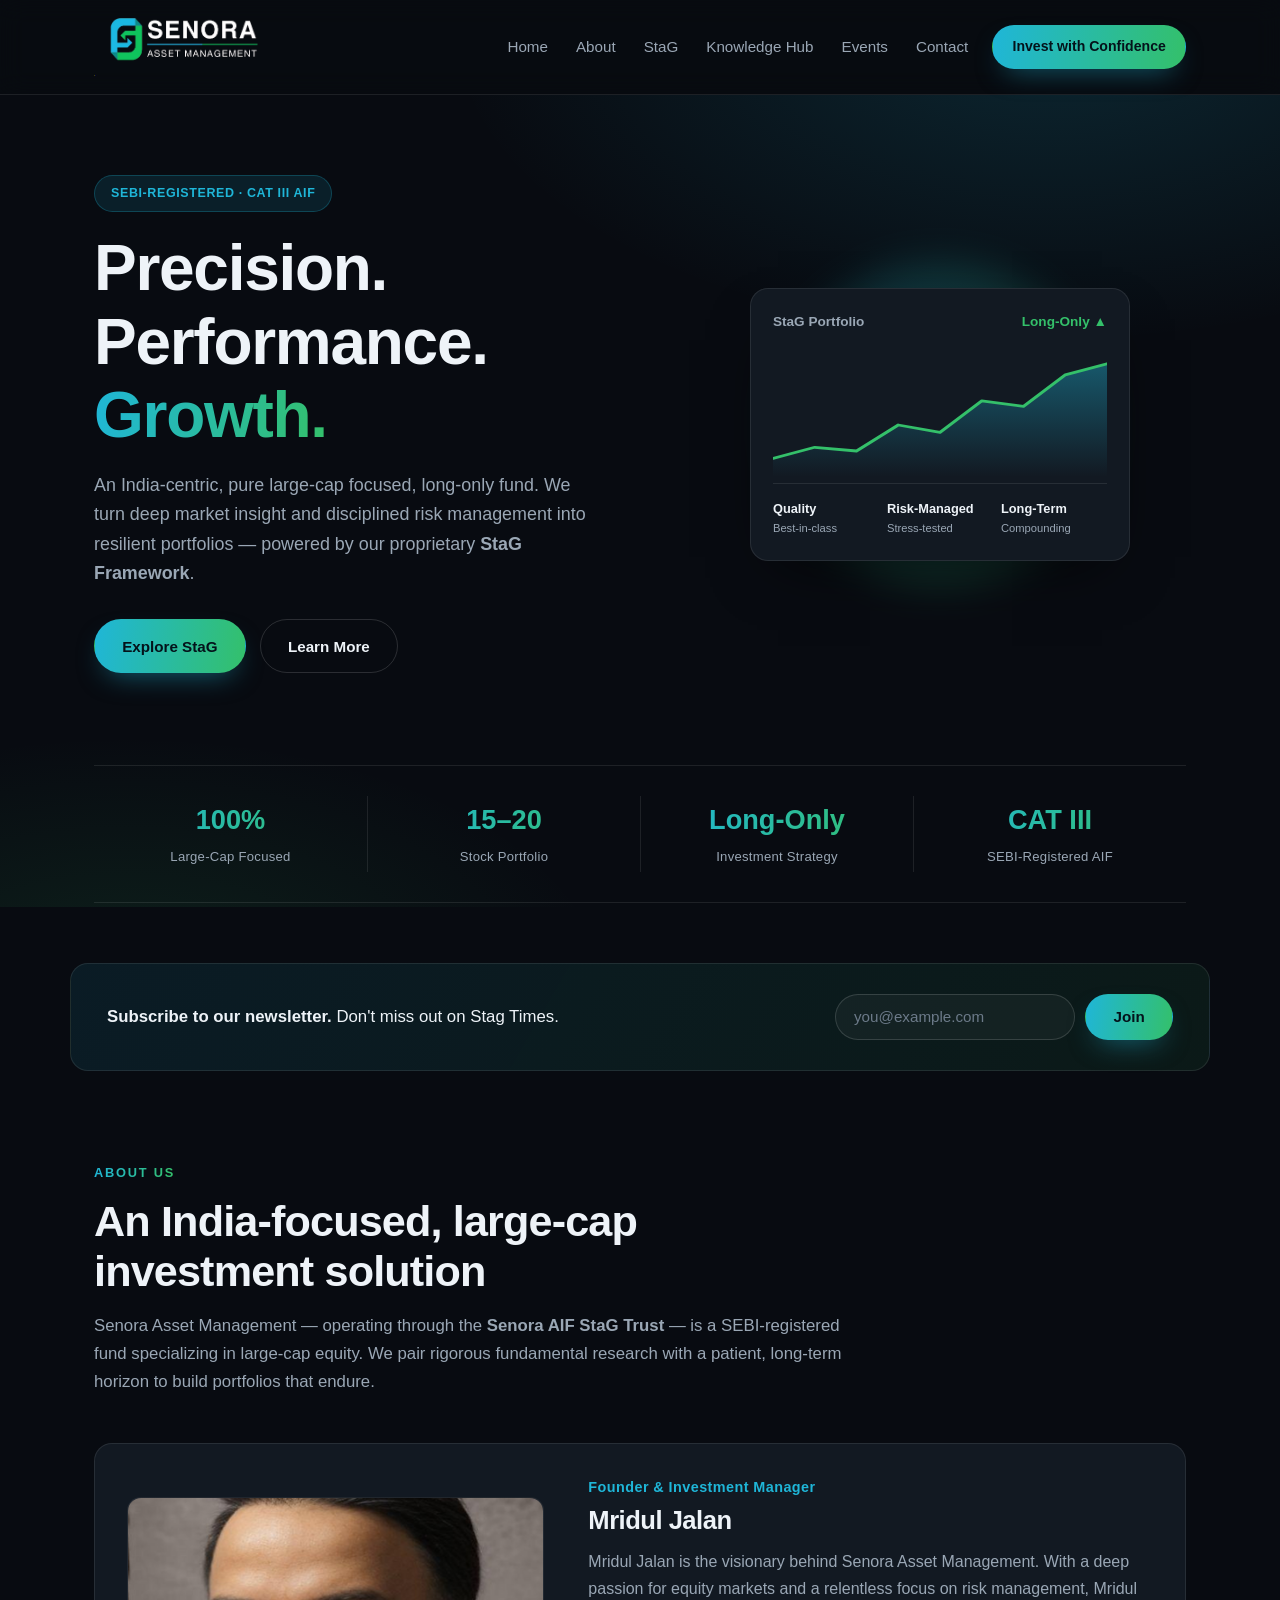
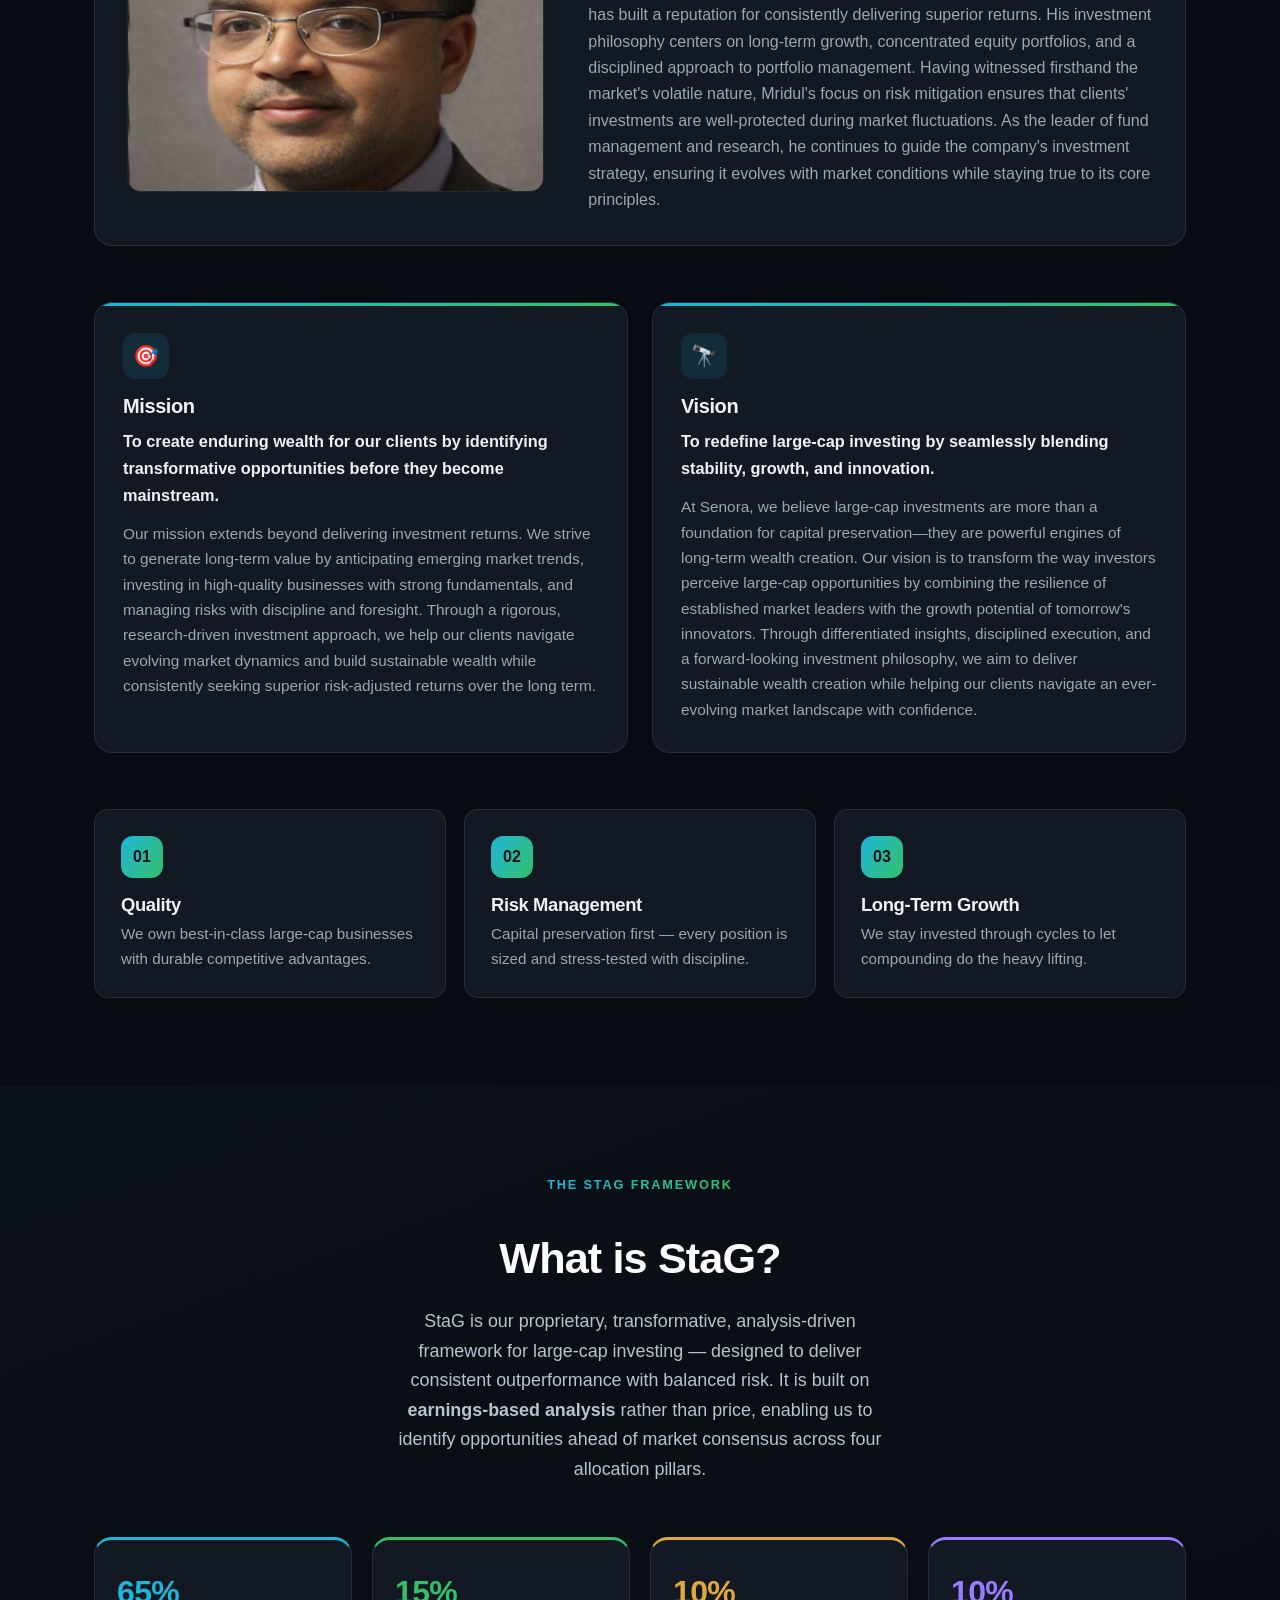
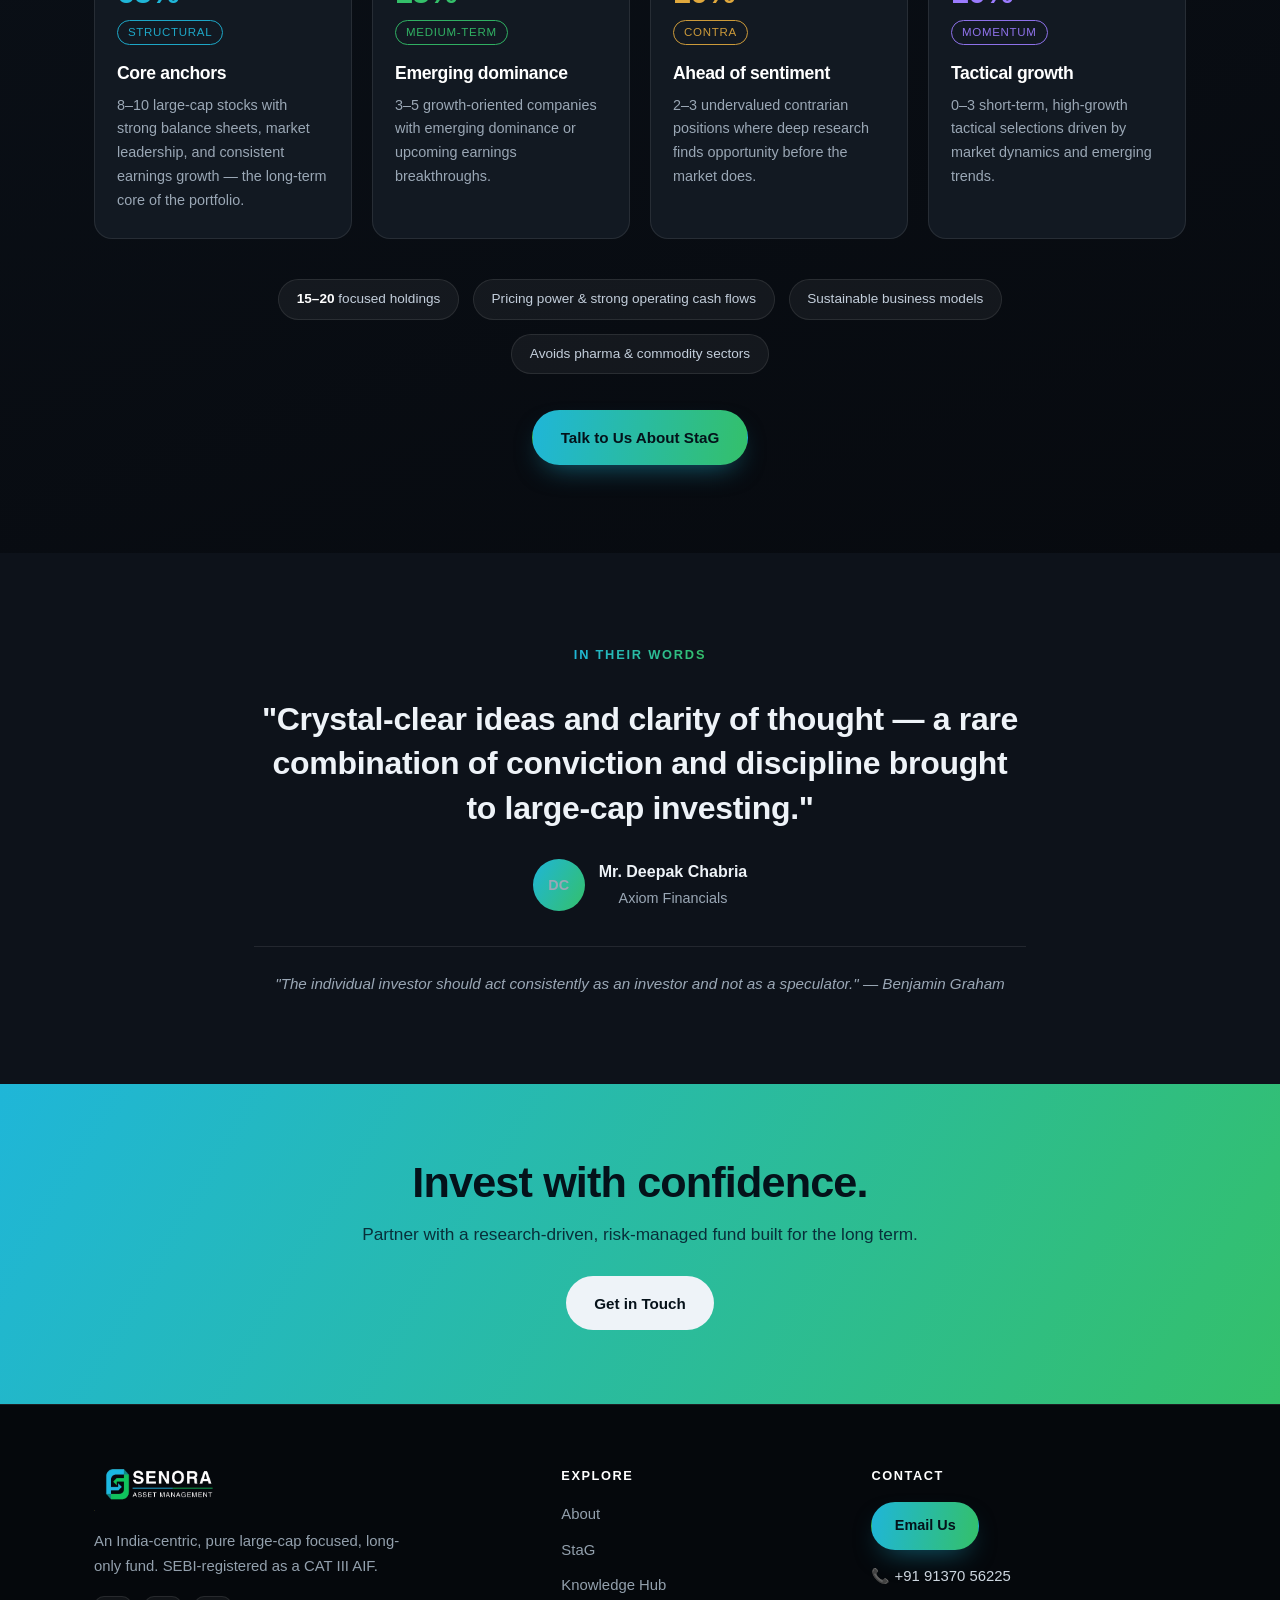
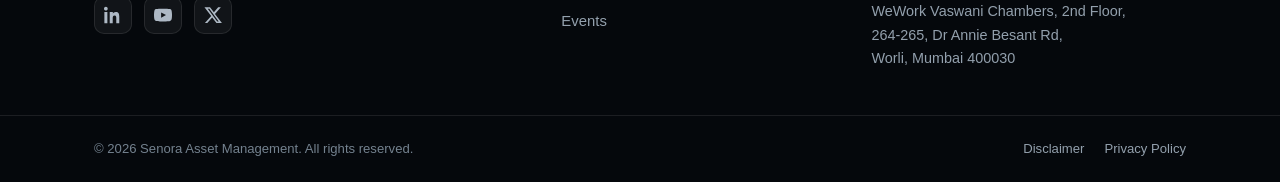
==== commit 20af9c23: "Fix email, use company LinkedIn, remove Knowledge Hub from homepage, make PDFs downloadable Co-Autho" ====
--- a/index.html
+++ b/index.html
@@ -201,42 +201,6 @@
     </div>
   </section>
 
-  <!-- ============ KNOWLEDGE HUB ============ -->
-  <section class="section" id="knowledge">
-    <div class="container">
-      <div class="head">
-        <div><span class="kicker">Knowledge Hub</span><h2>Insights, research &amp; perspective</h2></div>
-        <a href="knowledge.html" class="link-arrow">View all →</a>
-      </div>
-      <div class="cards">
-        <article class="card">
-          <span class="tag">Newsletter</span>
-          <h3><a href="files/bc34dc_1bd851ffdede4221af39aed1623c7df7.pdf" target="_blank" rel="noopener">Stag Times — Apr 2026</a></h3>
-          <p>Curated market updates, investment trends, and expert insights delivered to your inbox.</p>
-          <a href="newsletter.html" class="link-arrow">View more →</a>
-        </article>
-        <article class="card">
-          <span class="tag">Reflections</span>
-          <h3><a href="https://x.com/SenoraAIF/status/1966468342291546542" target="_blank" rel="noopener">This Week: 12 Sep 2025</a></h3>
-          <p>Quick, timely thoughts and market perspectives shared on X, in real time.</p>
-          <a href="reflections.html" class="link-arrow">View more →</a>
-        </article>
-        <article class="card">
-          <span class="tag">Reports</span>
-          <h3><a href="files/bc34dc_80cc429ebd5a41d59619b5a4e85ad695.pdf" target="_blank" rel="noopener">StaG Q3 FY26 Results Review</a></h3>
-          <p>Analyses and performance reviews to help you make informed decisions.</p>
-          <a href="reports.html" class="link-arrow">View more →</a>
-        </article>
-        <article class="card">
-          <span class="tag">Videos</span>
-          <h3><a href="https://www.youtube.com/watch?v=xhv1laVdews" target="_blank" rel="noopener">Decoding New-Age Tech</a></h3>
-          <p>Expert discussions and strategy breakdowns made easy to understand.</p>
-          <a href="videos.html" class="link-arrow">View more →</a>
-        </article>
-      </div>
-    </div>
-  </section>
-
   <!-- ============ TESTIMONIAL ============ -->
   <section class="section section-tint" id="voices">
     <div class="container voices">
@@ -267,7 +231,7 @@
         <a href="#top" class="brand"><img src="logo.png" alt="Senora Asset Management" /></a>
         <p class="footer-blurb">An India-centric, pure large-cap focused, long-only fund. SEBI-registered as a CAT III AIF.</p>
         <div class="socials">
-          <a href="https://www.linkedin.com/in/mridul-jalan-42537b2/" target="_blank" rel="noopener" aria-label="LinkedIn"><svg viewBox="0 0 24 24"><path d="M4.98 3.5C4.98 4.88 3.87 6 2.5 6S0 4.88 0 3.5 1.12 1 2.5 1s2.48 1.12 2.48 2.5zM.5 8h4V23h-4V8zm7.5 0h3.8v2.05h.05c.53-1 1.83-2.05 3.76-2.05 4.02 0 4.76 2.65 4.76 6.1V23h-4v-6.6c0-1.57-.03-3.6-2.2-3.6-2.2 0-2.54 1.72-2.54 3.49V23h-4V8z"/></svg></a>
+          <a href="https://www.linkedin.com/company/senora-asset-management/" target="_blank" rel="noopener" aria-label="LinkedIn"><svg viewBox="0 0 24 24"><path d="M4.98 3.5C4.98 4.88 3.87 6 2.5 6S0 4.88 0 3.5 1.12 1 2.5 1s2.48 1.12 2.48 2.5zM.5 8h4V23h-4V8zm7.5 0h3.8v2.05h.05c.53-1 1.83-2.05 3.76-2.05 4.02 0 4.76 2.65 4.76 6.1V23h-4v-6.6c0-1.57-.03-3.6-2.2-3.6-2.2 0-2.54 1.72-2.54 3.49V23h-4V8z"/></svg></a>
           <a href="https://www.youtube.com/@StaGAIF" target="_blank" rel="noopener" aria-label="YouTube"><svg viewBox="0 0 24 24"><path d="M23.5 6.2a3 3 0 0 0-2.1-2.1C19.5 3.5 12 3.5 12 3.5s-7.5 0-9.4.6A3 3 0 0 0 .5 6.2 31 31 0 0 0 0 12a31 31 0 0 0 .5 5.8 3 3 0 0 0 2.1 2.1c1.9.6 9.4.6 9.4.6s7.5 0 9.4-.6a3 3 0 0 0 2.1-2.1A31 31 0 0 0 24 12a31 31 0 0 0-.5-5.8zM9.5 15.5v-7l6.5 3.5-6.5 3.5z"/></svg></a>
           <a href="https://x.com/SenoraAIF" target="_blank" rel="noopener" aria-label="X"><svg viewBox="0 0 24 24"><path d="M18.9 1.5h3.6l-7.9 9 9.3 12.3h-7.3l-5.7-7.5-6.5 7.5H1.2l8.4-9.6L.6 1.5H8l5.2 6.9 5.7-6.9zm-1.3 19.2h2L7.1 3.6H5l12.6 17.1z"/></svg></a>
         </div>
@@ -279,7 +243,7 @@
       </div>
       <div class="footer-col">
         <h5>Contact</h5>
-        <a href="mailto:mriduljain@senoraamc.com" class="btn btn-solid email-btn">Email Us</a>
+        <a href="mailto:mriduljalan@senoraamc.com" class="btn btn-solid email-btn">Email Us</a>
         <p class="contact-line">📞 <a href="tel:+919137056225">+91 91370 56225</a></p>
         <p class="addr">WeWork Vaswani Chambers, 2nd Floor,<br />264-265, Dr Annie Besant Rd,<br />Worli, Mumbai 400030</p>
       </div>
